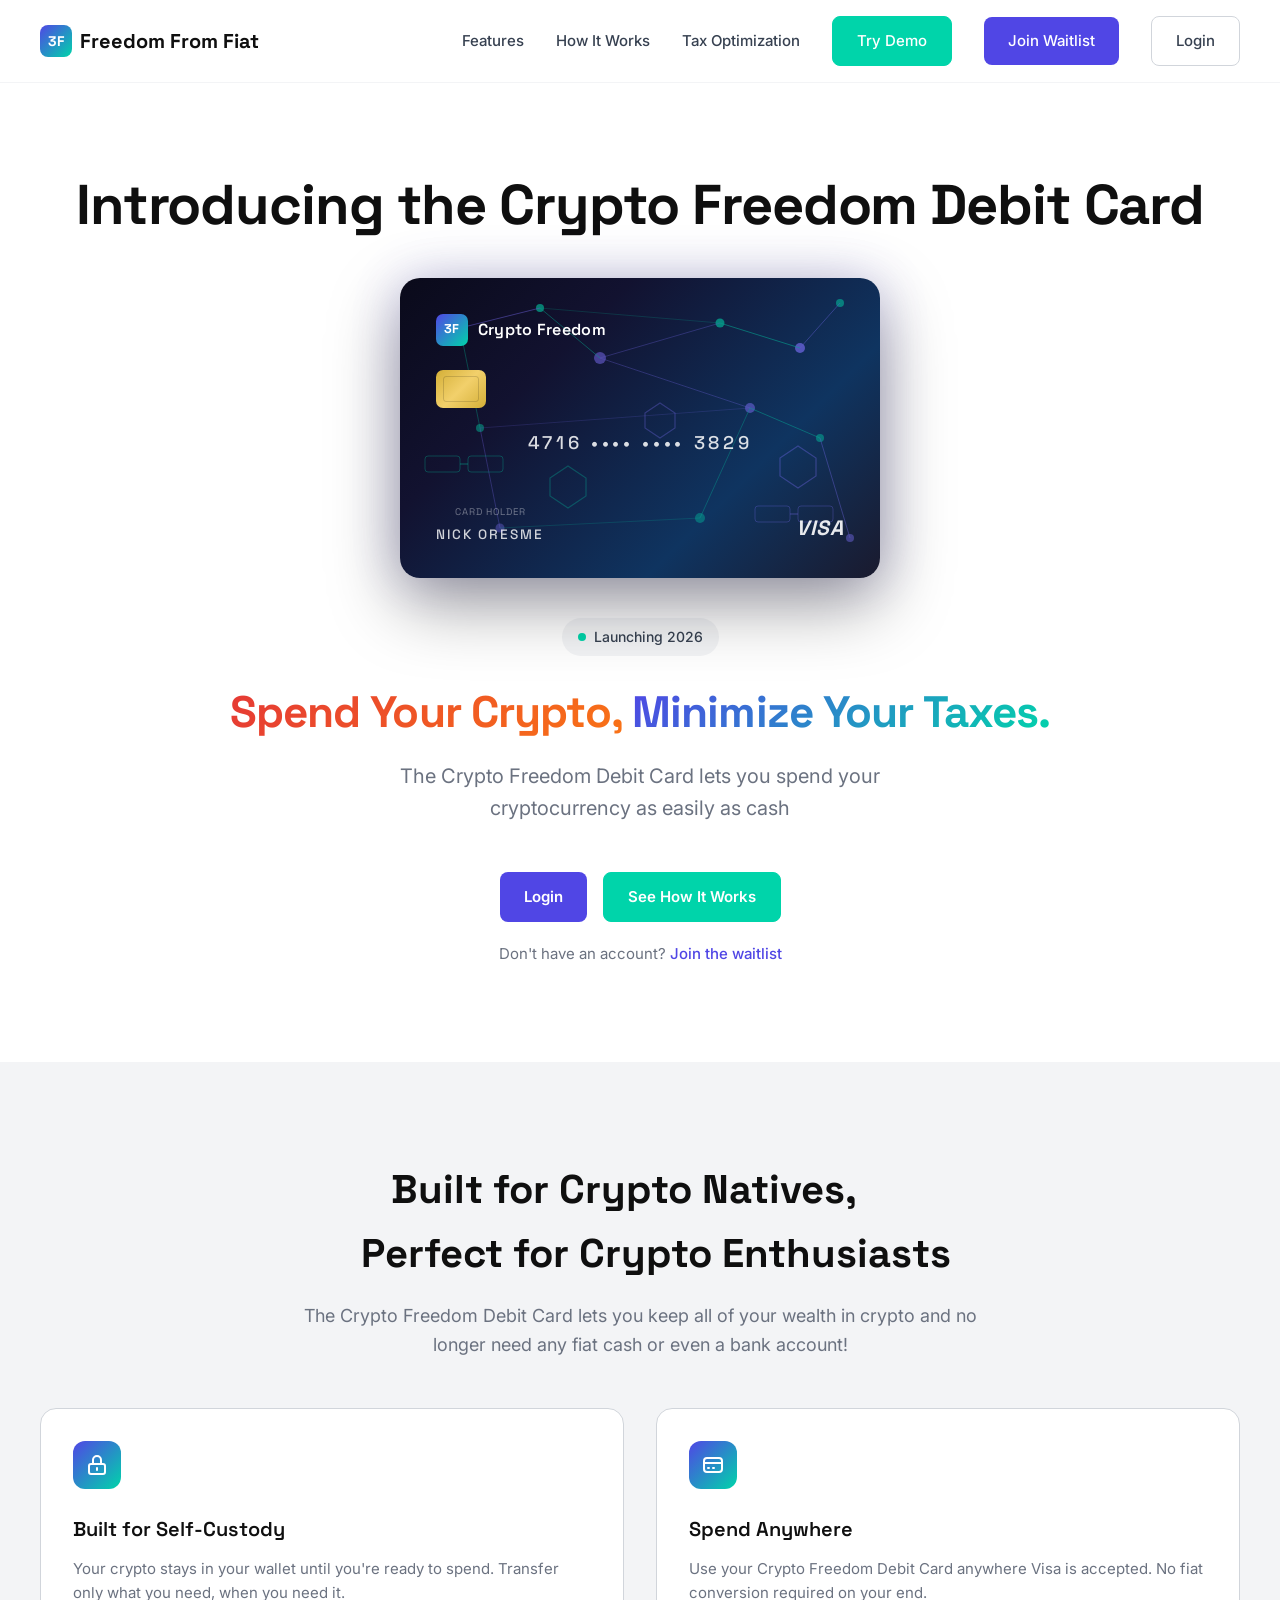
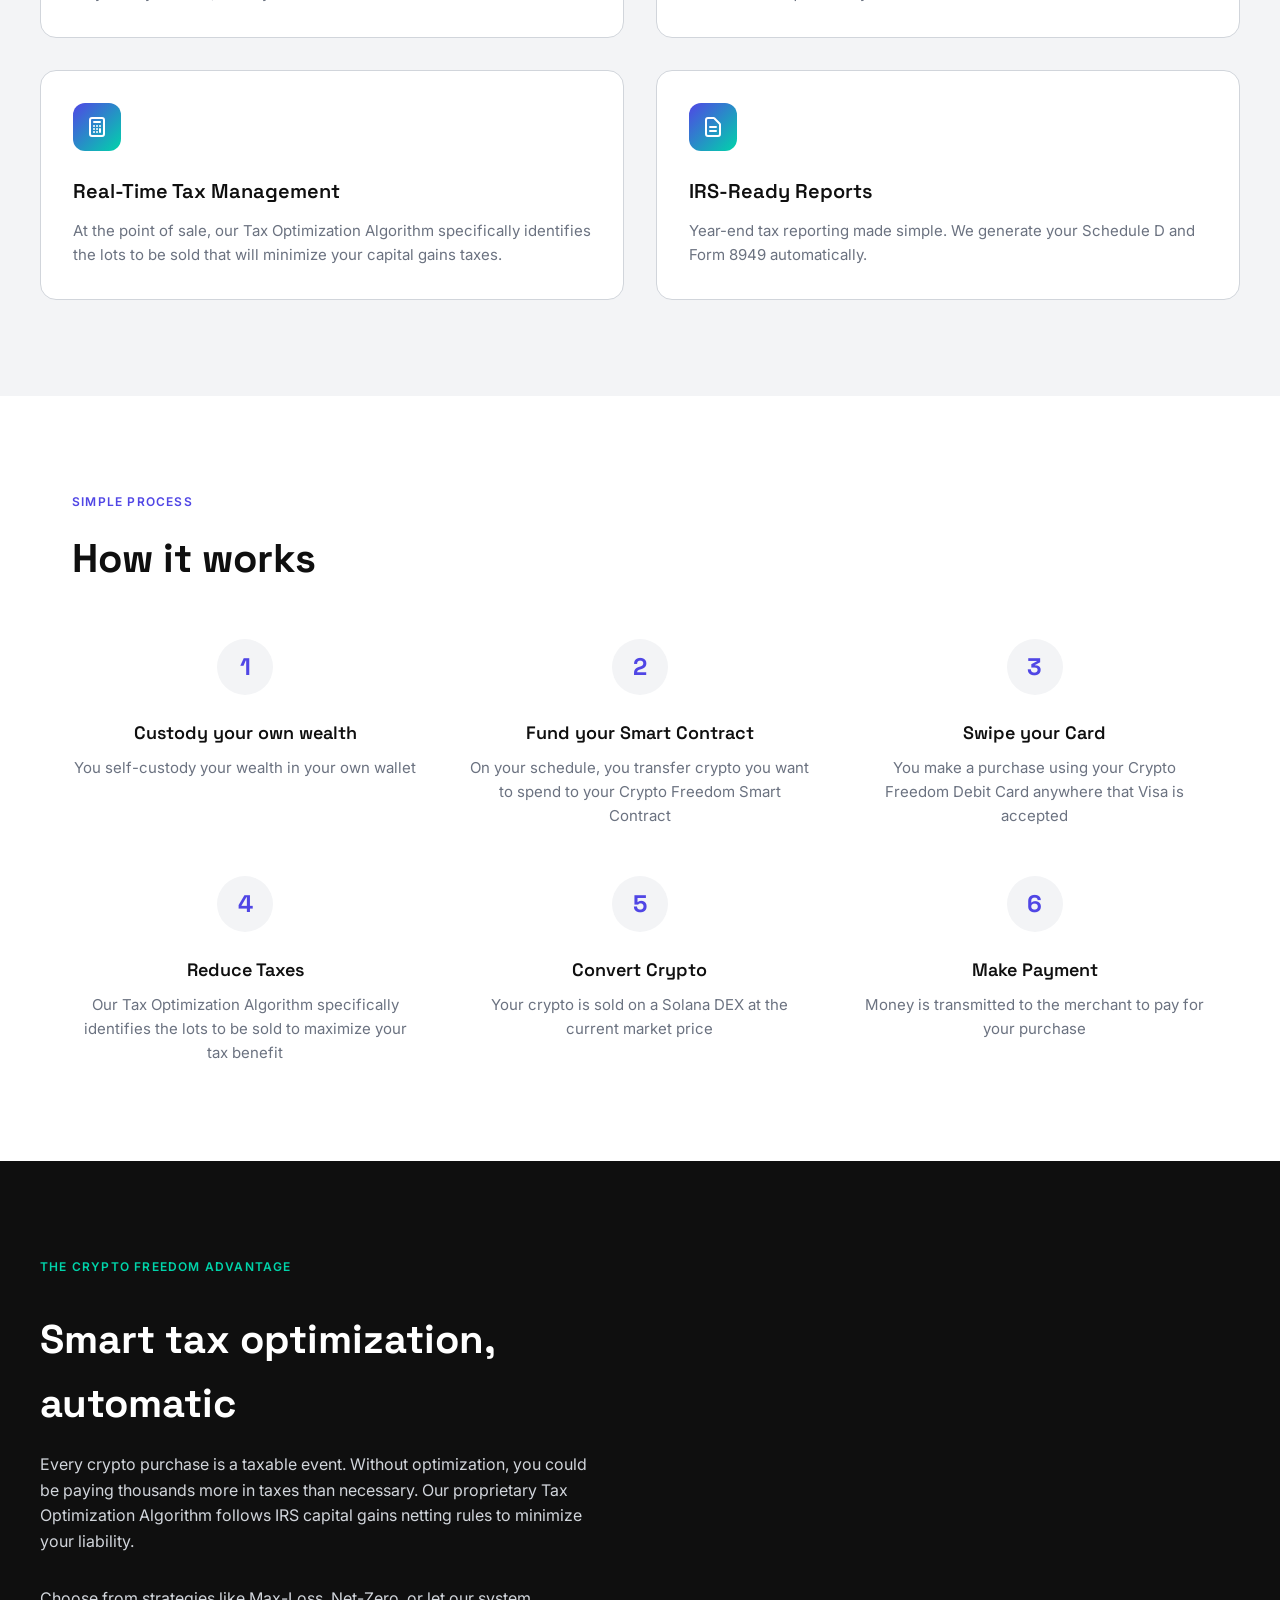
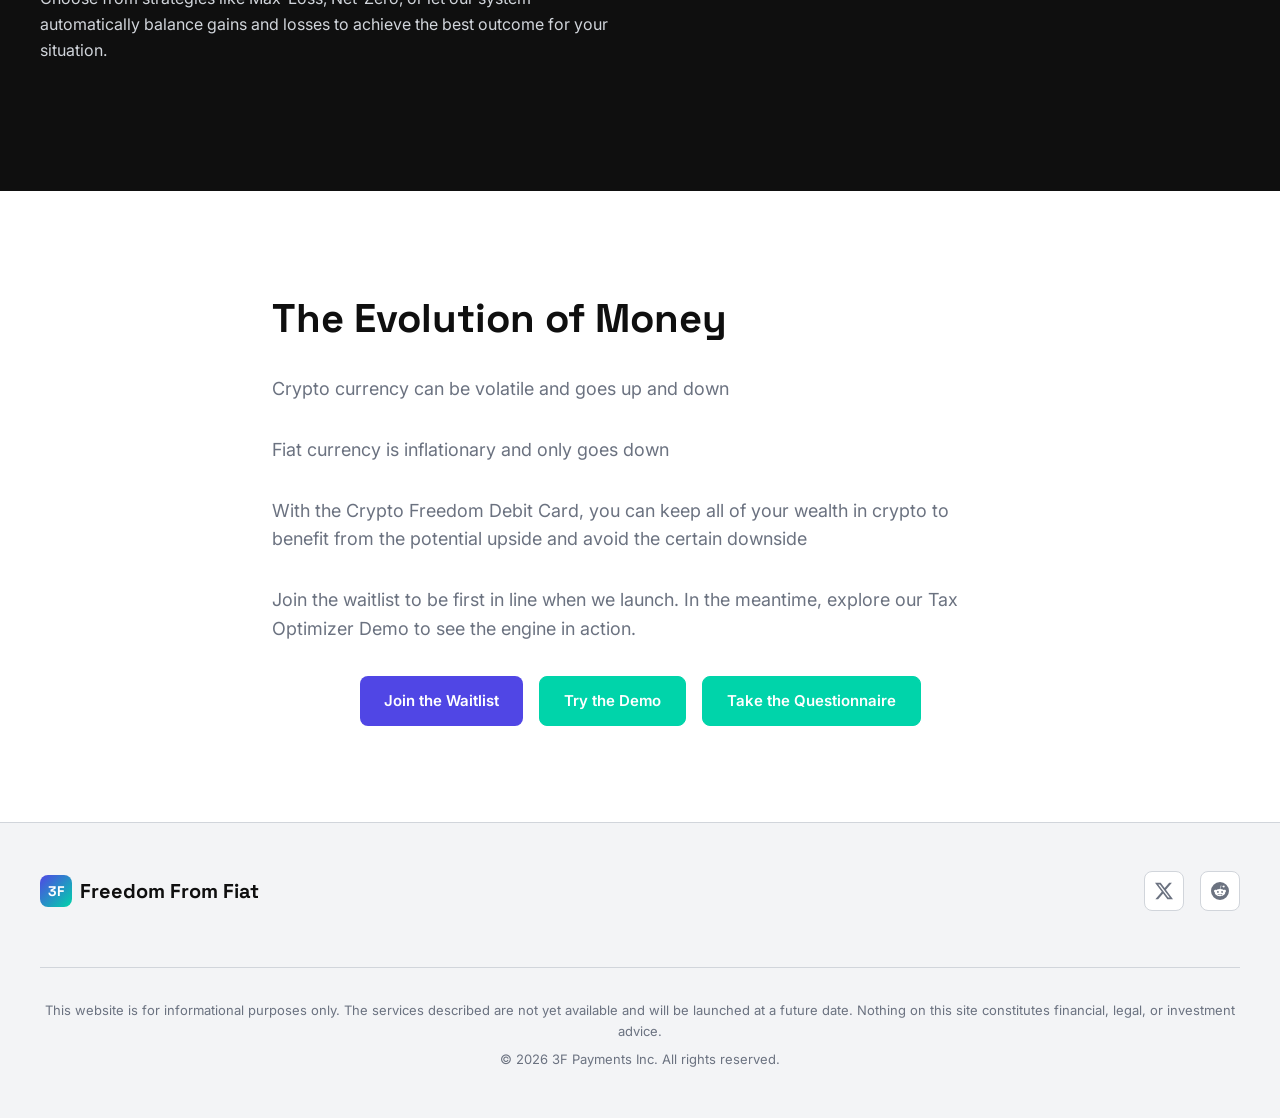
==== index.html @ c0a5a7dc "Add login link and waitlist prompt to homepage - Login button added to nav bar (links to app.freedom" ====
<!DOCTYPE html>
<html lang="en">
<head>
  <meta charset="UTF-8">
  <meta name="viewport" content="width=device-width, initial-scale=1.0">
  <title>Crypto Freedom Debit Card | Spend Crypto, Minimize Taxes</title>
  <link rel="preconnect" href="https://fonts.googleapis.com">
  <link rel="preconnect" href="https://fonts.gstatic.com" crossorigin>
  <link href="https://fonts.googleapis.com/css2?family=Inter:wght@400;500;600;700&family=Space+Grotesk:wght@500;600;700&display=swap" rel="stylesheet">
  <style>
    :root {
      --primary: #5046e5;
      --primary-dark: #3d35b5;
      --accent: #00d4aa;
      --dark: #0f0f0f;
      --gray-900: #1a1a1a;
      --gray-700: #374151;
      --gray-500: #6b7280;
      --gray-300: #d1d5db;
      --gray-100: #f3f4f6;
      --white: #ffffff;
    }

    * {
      margin: 0;
      padding: 0;
      box-sizing: border-box;
    }

    body {
      font-family: 'Inter', -apple-system, BlinkMacSystemFont, sans-serif;
      background: var(--white);
      color: var(--gray-900);
      line-height: 1.6;
      -webkit-font-smoothing: antialiased;
    }

    /* Navigation */
    nav {
      position: fixed;
      top: 0;
      left: 0;
      right: 0;
      background: rgba(255, 255, 255, 0.95);
      backdrop-filter: blur(10px);
      border-bottom: 1px solid var(--gray-100);
      z-index: 1000;
      padding: 1rem 2rem;
    }

    .nav-container {
      max-width: 1200px;
      margin: 0 auto;
      display: flex;
      justify-content: space-between;
      align-items: center;
    }

    .logo {
      font-family: 'Space Grotesk', sans-serif;
      font-weight: 700;
      font-size: 1.25rem;
      color: var(--dark);
      text-decoration: none;
      display: flex;
      align-items: center;
      gap: 0.5rem;
    }

    .logo-icon {
      width: 32px;
      height: 32px;
      background: linear-gradient(135deg, var(--primary), var(--accent));
      border-radius: 8px;
      display: flex;
      align-items: center;
      justify-content: center;
      color: white;
      font-weight: 700;
      font-size: 0.875rem;
    }

    .nav-links {
      display: flex;
      gap: 2rem;
      align-items: center;
    }

    .nav-links a {
      color: var(--gray-700);
      text-decoration: none;
      font-size: 0.9375rem;
      font-weight: 500;
      transition: color 0.2s;
    }

    .nav-links a:hover {
      color: var(--primary);
    }

    .btn {
      display: inline-flex;
      align-items: center;
      justify-content: center;
      padding: 0.75rem 1.5rem;
      border-radius: 8px;
      font-weight: 600;
      font-size: 0.9375rem;
      text-decoration: none;
      transition: all 0.2s;
      cursor: pointer;
      border: none;
    }

    .btn-primary {
      background: var(--primary);
      color: white !important;
    }

    .btn-primary:hover {
      background: var(--primary-dark);
      transform: translateY(-1px);
    }

    .btn-outline {
      background: var(--accent);
      color: white !important;
      border: 1px solid var(--accent);
    }

    .btn-outline:hover {
      background: #00b894;
      border-color: #00b894;
      color: white !important;
      transform: translateY(-1px);
    }

    .btn-login {
      background: transparent;
      color: var(--gray-700) !important;
      border: 1.5px solid var(--gray-300);
    }

    .btn-login:hover {
      border-color: var(--primary);
      color: var(--primary) !important;
      transform: translateY(-1px);
    }

    .hero-account-text {
      margin-top: 1.25rem;
      font-size: 0.9375rem;
      color: var(--gray-500);
    }

    .hero-account-text a {
      color: var(--primary);
      text-decoration: none;
      font-weight: 500;
    }

    .hero-account-text a:hover {
      text-decoration: underline;
    }

    /* Hero Section */
    .hero {
      padding: 10rem 2rem 6rem;
      max-width: 1200px;
      margin: 0 auto;
      text-align: center;
    }

    .hero-badge {
      display: inline-flex;
      align-items: center;
      gap: 0.5rem;
      background: var(--gray-100);
      color: var(--gray-700);
      padding: 0.5rem 1rem;
      border-radius: 100px;
      font-size: 0.875rem;
      font-weight: 500;
      margin-bottom: 2rem;
    }

    .hero-badge-dot {
      width: 8px;
      height: 8px;
      background: var(--accent);
      border-radius: 50%;
      animation: pulse 2s infinite;
    }

    @keyframes pulse {
      0%, 100% { opacity: 1; }
      50% { opacity: 0.5; }
    }

    .hero h1 {
      font-family: 'Space Grotesk', sans-serif;
      font-size: clamp(1.75rem, 4vw, 2.75rem);
      font-weight: 700;
      line-height: 1.1;
      color: var(--dark);
      margin-bottom: 1.5rem;
      letter-spacing: -0.02em;
    }

    .hero-intro {
      font-family: 'Space Grotesk', sans-serif;
      font-size: clamp(2rem, 5vw, 3.5rem);
      font-weight: 700;
      color: var(--dark);
      margin-bottom: 1.75rem;
      letter-spacing: -0.02em;
    }

    .hero-red {
      background: linear-gradient(135deg, #e53935, #f97316);
      -webkit-background-clip: text;
      -webkit-text-fill-color: transparent;
      background-clip: text;
    }

    .hero-blue {
      background: linear-gradient(135deg, var(--primary), var(--accent));
      -webkit-background-clip: text;
      -webkit-text-fill-color: transparent;
      background-clip: text;
    }

    .hero-subtitle {
      font-size: 1.25rem;
      color: var(--gray-500);
      max-width: 600px;
      margin: 0 auto 3rem;
    }

    .hero-cta {
      display: flex;
      gap: 1rem;
      justify-content: center;
      flex-wrap: wrap;
    }

    /* Features Grid */
    .features {
      padding: 6rem 2rem;
      background: var(--gray-100);
    }

    .features-container {
      max-width: 1200px;
      margin: 0 auto;
    }

    .section-label {
      text-transform: uppercase;
      letter-spacing: 0.1em;
      font-size: 0.75rem;
      font-weight: 600;
      color: var(--primary);
      margin-bottom: 1rem;
    }

    .section-title {
      font-family: 'Space Grotesk', sans-serif;
      font-size: 2.5rem;
      font-weight: 700;
      color: var(--dark);
      margin-bottom: 1rem;
    }

    .section-subtitle {
      color: var(--gray-500);
      font-size: 1.125rem;
      max-width: 600px;
      margin-bottom: 3rem;
    }

    .features-grid {
      display: grid;
      grid-template-columns: repeat(2, 1fr);
      gap: 2rem;
    }

    .feature-card {
      background: var(--white);
      padding: 2rem;
      border-radius: 16px;
      border: 1px solid var(--gray-300);
      transition: all 0.3s;
    }

    .feature-card:hover {
      border-color: var(--primary);
      transform: translateY(-4px);
      box-shadow: 0 12px 24px rgba(80, 70, 229, 0.1);
    }

    .feature-icon {
      width: 48px;
      height: 48px;
      background: linear-gradient(135deg, var(--primary), var(--accent));
      border-radius: 12px;
      display: flex;
      align-items: center;
      justify-content: center;
      margin-bottom: 1.5rem;
    }

    .feature-icon svg {
      width: 24px;
      height: 24px;
      color: white;
    }

    .feature-card h3 {
      font-family: 'Space Grotesk', sans-serif;
      font-size: 1.25rem;
      font-weight: 600;
      color: var(--dark);
      margin-bottom: 0.75rem;
    }

    .feature-card p {
      color: var(--gray-500);
      font-size: 0.9375rem;
    }

    /* How It Works */
    .how-it-works {
      padding: 6rem 2rem;
      max-width: 1200px;
      margin: 0 auto;
    }

    .steps {
      display: grid;
      grid-template-columns: repeat(auto-fit, minmax(250px, 1fr));
      gap: 3rem;
      margin-top: 3rem;
    }

    .step {
      text-align: center;
    }

    .step-number {
      width: 56px;
      height: 56px;
      background: var(--gray-100);
      border-radius: 50%;
      display: flex;
      align-items: center;
      justify-content: center;
      font-family: 'Space Grotesk', sans-serif;
      font-size: 1.5rem;
      font-weight: 700;
      color: var(--primary);
      margin: 0 auto 1.5rem;
    }

    .step h3 {
      font-family: 'Space Grotesk', sans-serif;
      font-size: 1.125rem;
      font-weight: 600;
      color: var(--dark);
      margin-bottom: 0.5rem;
    }

    .step p {
      color: var(--gray-500);
      font-size: 0.9375rem;
    }

    /* Tax Optimization Section */
    .tax-section {
      padding: 6rem 2rem;
      background: var(--dark);
      color: var(--white);
    }

    .tax-container {
      max-width: 1200px;
      margin: 0 auto;
      display: grid;
      grid-template-columns: 1fr 1fr;
      gap: 4rem;
      align-items: center;
    }

    .tax-content .section-label {
      color: var(--accent);
    }

    .tax-content .section-title {
      color: var(--white);
    }

    .tax-content p {
      color: var(--gray-300);
      margin-bottom: 2rem;
    }

    .tax-visual {
      background: rgba(255, 255, 255, 0.05);
      border: 1px solid rgba(255, 255, 255, 0.1);
      border-radius: 16px;
      padding: 2rem;
    }

    .tax-visual-header {
      display: flex;
      justify-content: space-between;
      align-items: center;
      margin-bottom: 1.5rem;
      padding-bottom: 1rem;
      border-bottom: 1px solid rgba(255, 255, 255, 0.1);
    }

    .tax-visual-header h4 {
      font-family: 'Space Grotesk', sans-serif;
      font-weight: 600;
    }

    .tax-visual-badge {
      background: rgba(0, 212, 170, 0.2);
      color: var(--accent);
      padding: 0.25rem 0.75rem;
      border-radius: 100px;
      font-size: 0.75rem;
      font-weight: 600;
    }

    .tax-strategy {
      display: flex;
      flex-direction: column;
      gap: 1rem;
    }

    .tax-strategy-item {
      display: flex;
      justify-content: space-between;
      align-items: center;
      padding: 0.75rem 0;
      border-bottom: 1px solid rgba(255, 255, 255, 0.05);
    }

    .tax-strategy-item span:first-child {
      color: var(--gray-300);
      font-size: 0.875rem;
    }

    .tax-strategy-item span:last-child {
      font-family: 'Space Grotesk', sans-serif;
      font-weight: 600;
    }

    .tax-strategy-item.positive span:last-child {
      color: var(--accent);
    }

    .tax-strategy-item.negative span:last-child {
      color: #f87171;
    }

    /* CTA Section */
    .cta-section {
      padding: 6rem 2rem;
      text-align: center;
      max-width: 800px;
      margin: 0 auto;
    }

    .cta-section .section-title {
      margin-bottom: 1.5rem;
    }

    .cta-section p {
      color: var(--gray-500);
      font-size: 1.125rem;
      margin-bottom: 2rem;
    }

    .cta-buttons {
      display: flex;
      gap: 1rem;
      justify-content: center;
      flex-wrap: wrap;
    }

    /* Footer */
    footer {
      background: var(--gray-100);
      padding: 3rem 2rem;
      border-top: 1px solid var(--gray-300);
    }

    .footer-container {
      max-width: 1200px;
      margin: 0 auto;
      display: flex;
      justify-content: space-between;
      align-items: center;
      flex-wrap: wrap;
      gap: 1.5rem;
    }

    .footer-links {
      display: flex;
      gap: 2rem;
    }

    .footer-links a {
      color: var(--gray-500);
      text-decoration: none;
      font-size: 0.875rem;
      transition: color 0.2s;
    }

    .footer-links a:hover {
      color: var(--primary);
    }

    .footer-social {
      display: flex;
      gap: 1rem;
    }

    .footer-social a {
      width: 40px;
      height: 40px;
      background: var(--white);
      border: 1px solid var(--gray-300);
      border-radius: 8px;
      display: flex;
      align-items: center;
      justify-content: center;
      color: var(--gray-500);
      transition: all 0.2s;
    }

    .footer-social a:hover {
      border-color: var(--primary);
      color: var(--primary);
    }

    .footer-legal {
      width: 100%;
      text-align: center;
      padding-top: 2rem;
      margin-top: 2rem;
      border-top: 1px solid var(--gray-300);
      color: var(--gray-500);
      font-size: 0.8125rem;
    }

    /* Responsive */
    @media (max-width: 768px) {
      .nav-links {
        display: none;
      }

      .tax-container {
        grid-template-columns: 1fr;
      }

      .footer-container {
        flex-direction: column;
        text-align: center;
      }

      .footer-links {
        flex-direction: column;
        gap: 1rem;
      }
    }

    /* Debit Card Graphic */
    .debit-card {
      width: 480px;
      height: 300px;
      cursor: pointer;
      border-radius: 20px;
      background: linear-gradient(135deg, #0a0a1a 0%, #121230 30%, #0f3460 70%, #1a1a2e 100%);
      padding: 2.25rem;
      margin: 0 auto 2.5rem;
      position: relative;
      overflow: hidden;
      box-shadow: 0 25px 70px rgba(0, 0, 0, 0.4), 0 0 50px rgba(80, 70, 229, 0.2);
      color: white;
      font-family: 'Space Grotesk', 'Inter', sans-serif;
    }

    .card-bg-art {
      position: absolute;
      top: 0;
      left: 0;
      width: 100%;
      height: 100%;
      z-index: 0;
      opacity: 0.7;
    }

    .card-logo {
      display: flex;
      align-items: center;
      gap: 0.6rem;
      font-size: 1rem;
      font-weight: 600;
      letter-spacing: 0.02em;
      position: relative;
      z-index: 1;
    }

    .card-logo-icon {
      width: 32px;
      height: 32px;
      background: linear-gradient(135deg, var(--primary), var(--accent));
      border-radius: 7px;
      display: flex;
      align-items: center;
      justify-content: center;
      font-size: 0.8rem;
      font-weight: 700;
    }

    .card-chip {
      width: 50px;
      height: 38px;
      background: linear-gradient(135deg, #d4af37 0%, #f2d06b 50%, #d4af37 100%);
      border-radius: 7px;
      margin-top: 1.5rem;
      position: relative;
      z-index: 1;
    }

    .card-chip::after {
      content: '';
      position: absolute;
      top: 50%;
      left: 50%;
      transform: translate(-50%, -50%);
      width: 34px;
      height: 24px;
      border: 1.5px solid rgba(0, 0, 0, 0.15);
      border-radius: 3px;
    }

    .card-number {
      position: relative;
      z-index: 1;
      margin-top: 1.25rem;
      font-size: 1.15rem;
      font-weight: 500;
      letter-spacing: 0.2em;
      color: rgba(255, 255, 255, 0.85);
    }

    .card-bottom {
      position: absolute;
      bottom: 2rem;
      left: 2.25rem;
      right: 2.25rem;
      display: flex;
      justify-content: space-between;
      align-items: flex-end;
      z-index: 1;
    }

    .card-holder {
      font-size: 0.85rem;
      font-weight: 500;
      letter-spacing: 0.15em;
      text-transform: uppercase;
      color: rgba(255, 255, 255, 0.8);
    }

    .card-holder a {
      color: inherit;
      text-decoration: none;
    }

    .card-holder a:hover {
      text-decoration: underline;
    }

    .cardholder-tooltip-wrap {
      position: relative;
      display: inline-block;
    }

    .cardholder-tooltip-wrap .ch-tooltip {
      visibility: hidden;
      opacity: 0;
      position: absolute;
      bottom: calc(100% + 10px);
      left: 0;
      width: 230px;
      background: #fff;
      color: #374151;
      border-radius: 10px;
      padding: 0.75rem 1rem;
      font-family: 'Inter', sans-serif;
      font-size: 0.75rem;
      font-weight: 400;
      line-height: 1.55;
      letter-spacing: 0;
      text-transform: none;
      box-shadow: 0 6px 24px rgba(0,0,0,0.35);
      transition: opacity 0.2s;
      pointer-events: none;
      z-index: 100;
    }

    .cardholder-tooltip-wrap:hover .ch-tooltip {
      visibility: visible;
      opacity: 1;
      pointer-events: auto;
    }

    .ch-tooltip-remove {
      display: inline-block;
      margin-top: 0.5rem;
      color: #e53935;
      font-weight: 600;
      cursor: pointer;
      background: none;
      border: none;
      padding: 0;
      font-size: 0.75rem;
      font-family: inherit;
      text-decoration: underline;
    }

    .card-holder-label {
      font-size: 0.6rem;
      letter-spacing: 0.1em;
      color: rgba(255, 255, 255, 0.4);
      margin-bottom: 0.2rem;
      text-transform: uppercase;
    }

    .card-brand-text {
      font-size: 1.3rem;
      font-weight: 700;
      font-style: italic;
      letter-spacing: 0.05em;
      color: rgba(255, 255, 255, 0.9);
    }

    @media (max-width: 768px) {
      .debit-card {
        width: 360px;
        height: 225px;
        padding: 1.5rem;
      }
      .card-number { font-size: 0.95rem; margin-top: 1rem; }
      .card-bottom { bottom: 1.5rem; left: 1.5rem; right: 1.5rem; }
      .card-holder { font-size: 0.7rem; }
      .card-brand-text { font-size: 1rem; }
    }
  </style>
</head>
<body>
  <!-- Navigation -->
  <nav>
    <div class="nav-container">
      <a href="/" class="logo">
        <div class="logo-icon">3F</div>
        Freedom From Fiat
      </a>
      <div class="nav-links">
        <a href="#features">Features</a>
        <a href="#how-it-works">How It Works</a>
        <a href="#tax-optimization">Tax Optimization</a>
        <a href="demo.html" class="btn btn-outline">Try Demo</a>
        <a href="waitlist.html" class="btn btn-primary">Join Waitlist</a>
        <a href="https://app.freedomfromfiat.com" class="btn btn-login">Login</a>
      </div>
    </div>
  </nav>

  <!-- Hero Section -->
  <section class="hero">
    <p class="hero-intro">Introducing the Crypto Freedom Debit Card</p>
    <div class="debit-card">
      <!-- Crypto-themed background art -->
      <svg class="card-bg-art" viewBox="0 0 480 300" xmlns="http://www.w3.org/2000/svg">
        <!-- Blockchain network nodes -->
        <circle cx="60" cy="50" r="5" fill="#7c6ff7" opacity="0.9"/>
        <circle cx="140" cy="30" r="4" fill="#00d4aa" opacity="0.8"/>
        <circle cx="200" cy="80" r="6" fill="#7c6ff7" opacity="0.7"/>
        <circle cx="320" cy="45" r="4.5" fill="#00d4aa" opacity="0.8"/>
        <circle cx="400" cy="70" r="5" fill="#7c6ff7" opacity="0.9"/>
        <circle cx="440" cy="25" r="4" fill="#00d4aa" opacity="0.7"/>
        <circle cx="80" cy="150" r="4" fill="#00d4aa" opacity="0.6"/>
        <circle cx="350" cy="130" r="5" fill="#7c6ff7" opacity="0.7"/>
        <circle cx="420" cy="160" r="4" fill="#00d4aa" opacity="0.6"/>
        <circle cx="100" cy="250" r="4.5" fill="#7c6ff7" opacity="0.5"/>
        <circle cx="300" cy="240" r="5" fill="#00d4aa" opacity="0.5"/>
        <circle cx="450" cy="260" r="4" fill="#7c6ff7" opacity="0.6"/>
        <!-- Network connection lines -->
        <line x1="60" y1="50" x2="140" y2="30" stroke="#7c6ff7" stroke-width="1" opacity="0.6"/>
        <line x1="140" y1="30" x2="200" y2="80" stroke="#00d4aa" stroke-width="1" opacity="0.5"/>
        <line x1="200" y1="80" x2="320" y2="45" stroke="#7c6ff7" stroke-width="1" opacity="0.4"/>
        <line x1="320" y1="45" x2="400" y2="70" stroke="#00d4aa" stroke-width="1" opacity="0.6"/>
        <line x1="400" y1="70" x2="440" y2="25" stroke="#7c6ff7" stroke-width="1" opacity="0.5"/>
        <line x1="60" y1="50" x2="80" y2="150" stroke="#00d4aa" stroke-width="1" opacity="0.4"/>
        <line x1="200" y1="80" x2="350" y2="130" stroke="#7c6ff7" stroke-width="1" opacity="0.4"/>
        <line x1="350" y1="130" x2="420" y2="160" stroke="#00d4aa" stroke-width="1" opacity="0.5"/>
        <line x1="80" y1="150" x2="100" y2="250" stroke="#7c6ff7" stroke-width="1" opacity="0.4"/>
        <line x1="350" y1="130" x2="300" y2="240" stroke="#00d4aa" stroke-width="1" opacity="0.4"/>
        <line x1="420" y1="160" x2="450" y2="260" stroke="#7c6ff7" stroke-width="1" opacity="0.5"/>
        <line x1="140" y1="30" x2="320" y2="45" stroke="#00d4aa" stroke-width="0.8" opacity="0.3"/>
        <line x1="80" y1="150" x2="350" y2="130" stroke="#7c6ff7" stroke-width="0.8" opacity="0.3"/>
        <line x1="100" y1="250" x2="300" y2="240" stroke="#00d4aa" stroke-width="0.8" opacity="0.3"/>
        <!-- Hexagon block shapes -->
        <polygon points="380,180 398,168 416,180 416,198 398,210 380,198" fill="none" stroke="#7c6ff7" stroke-width="1.2" opacity="0.5"/>
        <polygon points="150,200 168,188 186,200 186,218 168,230 150,218" fill="none" stroke="#00d4aa" stroke-width="1.2" opacity="0.4"/>
        <polygon points="245,135 260,125 275,135 275,150 260,160 245,150" fill="none" stroke="#7c6ff7" stroke-width="1.2" opacity="0.45"/>
        <!-- Chain link blocks -->
        <rect x="25" y="178" width="35" height="16" rx="3" fill="none" stroke="#00d4aa" stroke-width="1" opacity="0.4"/>
        <rect x="68" y="178" width="35" height="16" rx="3" fill="none" stroke="#00d4aa" stroke-width="1" opacity="0.4"/>
        <line x1="60" y1="186" x2="68" y2="186" stroke="#00d4aa" stroke-width="1.2" opacity="0.5"/>
        <rect x="355" y="228" width="35" height="16" rx="3" fill="none" stroke="#7c6ff7" stroke-width="1" opacity="0.4"/>
        <rect x="398" y="228" width="35" height="16" rx="3" fill="none" stroke="#7c6ff7" stroke-width="1" opacity="0.4"/>
        <line x1="390" y1="236" x2="398" y2="236" stroke="#7c6ff7" stroke-width="1.2" opacity="0.5"/>
      </svg>
      <div class="card-logo">
        <div class="card-logo-icon">3F</div>
        Crypto Freedom
      </div>
      <div class="card-chip"></div>
      <div class="card-number">4716 &bull;&bull;&bull;&bull; &bull;&bull;&bull;&bull; 3829</div>
      <div class="card-bottom">
        <div>
          <div class="card-holder-label">Card Holder</div>
          <div class="card-holder" id="cardHolder"></div>
        </div>
        <span class="card-brand-text">VISA</span>
      </div>
    </div>
    <div class="hero-badge">
      <span class="hero-badge-dot"></span>
      Launching 2026
    </div>
    <h1><span class="hero-red">Spend Your Crypto,</span> <span class="hero-blue">Minimize Your Taxes.</span></h1>
    <p class="hero-subtitle">
      The Crypto Freedom Debit Card lets you spend your cryptocurrency as easily as cash
    </p>
    <div class="hero-cta">
      <a href="https://app.freedomfromfiat.com" class="btn btn-primary">Login</a>
      <a href="demo.html" class="btn btn-outline">See How It Works</a>
    </div>
    <p class="hero-account-text">Don't have an account? <a href="waitlist.html">Join the waitlist</a></p>
  </section>

  <!-- Features Section -->
  <section class="features" id="features">
    <div class="features-container">
      </p>
      <h2 class="section-title" style="text-align: center; max-width: 700px; margin-left: auto; margin-right: auto;">
        <span style="display: block; padding-right: 2rem;">Built for Crypto Natives,</span>
        <span style="display: block; padding-left: 2rem;">Perfect for Crypto Enthusiasts</span>
      </h2>
      <p class="section-subtitle" style="text-align: center; max-width: 700px; margin-left: auto; margin-right: auto;">The Crypto Freedom Debit Card lets you keep all of your wealth in crypto and no longer need any fiat cash or even a bank account!</p>
      <div class="features-grid">
        <div class="feature-card">
          <div class="feature-icon">
            <svg fill="none" stroke="currentColor" stroke-width="2" viewBox="0 0 24 24">
              <path stroke-linecap="round" stroke-linejoin="round" d="M12 15v2m-6 4h12a2 2 0 002-2v-6a2 2 0 00-2-2H6a2 2 0 00-2 2v6a2 2 0 002 2zm10-10V7a4 4 0 00-8 0v4h8z"/>
            </svg>
          </div>
          <h3>Built for Self-Custody</h3>
          <p>Your crypto stays in your wallet until you're ready to spend. Transfer only what you need, when you need it.</p>
        </div>
        <div class="feature-card">
          <div class="feature-icon">
            <svg fill="none" stroke="currentColor" stroke-width="2" viewBox="0 0 24 24">
              <path stroke-linecap="round" stroke-linejoin="round" d="M3 10h18M7 15h1m4 0h1m-7 4h12a3 3 0 003-3V8a3 3 0 00-3-3H6a3 3 0 00-3 3v8a3 3 0 003 3z"/>
            </svg>
          </div>
          <h3>Spend Anywhere</h3>
          <p>Use your Crypto Freedom Debit Card anywhere Visa is accepted. No fiat conversion required on your end.</p>
        </div>
        <div class="feature-card">
          <div class="feature-icon">
            <svg fill="none" stroke="currentColor" stroke-width="2" viewBox="0 0 24 24">
              <path stroke-linecap="round" stroke-linejoin="round" d="M9 7h6m0 10v-3m-3 3h.01M9 17h.01M9 14h.01M12 14h.01M15 11h.01M12 11h.01M9 11h.01M7 21h10a2 2 0 002-2V5a2 2 0 00-2-2H7a2 2 0 00-2 2v14a2 2 0 002 2z"/>
            </svg>
          </div>
          <h3>Real-Time Tax Management</h3>
          <p>At the point of sale, our Tax Optimization Algorithm specifically identifies the lots to be sold that will minimize your capital gains taxes.</p>
        </div>
        <div class="feature-card">
          <div class="feature-icon">
            <svg fill="none" stroke="currentColor" stroke-width="2" viewBox="0 0 24 24">
              <path stroke-linecap="round" stroke-linejoin="round" d="M9 12h6m-6 4h6m2 5H7a2 2 0 01-2-2V5a2 2 0 012-2h5.586a1 1 0 01.707.293l5.414 5.414a1 1 0 01.293.707V19a2 2 0 01-2 2z"/>
            </svg>
          </div>
          <h3>IRS-Ready Reports</h3>
          <p>Year-end tax reporting made simple. We generate your Schedule D and Form 8949 automatically.</p>
        </div>
      </div>
    </div>
  </section>

  <!-- How It Works -->
  <section class="how-it-works" id="how-it-works">
    <p class="section-label">Simple Process</p>
    <h2 class="section-title">How it works</h2>
    <div class="steps">
      <div class="step">
        <div class="step-number">1</div>
        <h3>Custody your own wealth</h3>
        <p>You self-custody your wealth in your own wallet</p>
      </div>
      <div class="step">
        <div class="step-number">2</div>
        <h3>Fund your Smart Contract</h3>
        <p>On your schedule, you transfer crypto you want to spend to your Crypto Freedom Smart Contract</p>
      </div>
      <div class="step">
        <div class="step-number">3</div>
        <h3>Swipe your Card</h3>
        <p>You make a purchase using your Crypto Freedom Debit Card anywhere that Visa is accepted</p>
      </div>
      <div class="step">
        <div class="step-number">4</div>
        <h3>Reduce Taxes</h3>
        <p>Our Tax Optimization Algorithm specifically identifies the lots to be sold to maximize your tax benefit</p>
      </div>
      <div class="step">
        <div class="step-number">5</div>
        <h3>Convert Crypto</h3>
        <p>Your crypto is sold on a Solana DEX at the current market price</p>
      </div>
      <div class="step">
        <div class="step-number">6</div>
        <h3>Make Payment</h3>
        <p>Money is transmitted to the merchant to pay for your purchase</p>
      </div>
    </div>
  </section>

  <!-- Tax Optimization Section -->
  <section class="tax-section" id="tax-optimization">
    <div class="tax-container">
      <div class="tax-content">
        <p class="section-label">The Crypto Freedom Advantage</p>
        <h2 class="section-title">Smart tax optimization, automatic</h2>
        <p>
          Every crypto purchase is a taxable event. Without optimization, you could be paying 
          thousands more in taxes than necessary. Our proprietary Tax Optimization Algorithm
          follows IRS capital gains netting rules to minimize your liability.
        </p>
        <p>
          Choose from strategies like Max-Loss, Net-Zero, or let our system automatically 
          balance gains and losses to achieve the best outcome for your situation.
        </p>

      </div>
    </div>
  </section>

  <!-- CTA Section -->
  <section class="cta-section" style="text-align: left;">
    <h2 class="section-title">The Evolution of Money</h2>
    <p>Crypto currency can be volatile and goes up and down</p>
    <p>Fiat currency is inflationary and only goes down</p>
    <p>With the Crypto Freedom Debit Card, you can keep all of your wealth in crypto to benefit from the potential upside and avoid the certain downside</p>
    <p>
      Join the waitlist to be first in line when we launch.
      In the meantime, explore our Tax Optimizer Demo to see the engine in action.
    </p>
    <div class="cta-buttons">
      <a href="waitlist.html" class="btn btn-primary">Join the Waitlist</a>
      <a href="demo.html" class="btn btn-outline">Try the Demo</a>
      <a href="questionnaire.html" class="btn btn-outline">Take the Questionnaire</a>
    </div>
  </section>

  <!-- Footer -->
  <footer>
    <div class="footer-container">
      <a href="/" class="logo">
        <div class="logo-icon">3F</div>
        Freedom From Fiat
      </a>
      <div class="footer-social">
        <a href="https://x.com/Free_From_Fiat" target="_blank" rel="noopener noreferrer" aria-label="X/Twitter">
          <svg width="18" height="18" fill="currentColor" viewBox="0 0 16 16"><path d="M12.6.75h2.454l-5.36 6.142L16 15.25h-4.937l-3.867-5.07-4.425 5.07H.316l5.733-6.57L0 .75h5.063l3.495 4.633L12.601.75Zm-.86 13.028h1.36L4.323 2.145H2.865z"/></svg>
        </a>
        <a href="https://reddit.com/u/Freedom_From_Fiat" target="_blank" rel="noopener noreferrer" aria-label="Reddit">
          <svg width="18" height="18" fill="currentColor" viewBox="0 0 16 16"><path d="M6.167 8a.83.83 0 0 0-.83.83c0 .459.372.84.83.831a.831.831 0 0 0 0-1.661m1.843 3.647c.315 0 1.403-.038 1.976-.611a.23.23 0 0 0 0-.306.213.213 0 0 0-.306 0c-.353.363-1.126.487-1.67.487-.545 0-1.308-.124-1.671-.487a.213.213 0 0 0-.306 0 .213.213 0 0 0 0 .306c.564.563 1.652.61 1.977.61zm.992-2.807c0 .458.373.83.831.83s.83-.381.83-.83a.831.831 0 0 0-1.66 0z"/><path d="M16 8A8 8 0 1 1 0 8a8 8 0 0 1 16 0m-3.828-1.165c-.315 0-.602.124-.812.325-.801-.573-1.9-.945-3.121-.993l.534-2.501 1.738.372a.83.83 0 1 0 .83-.869.83.83 0 0 0-.744.468l-1.938-.41a.2.2 0 0 0-.153.028.2.2 0 0 0-.086.134l-.592 2.788c-1.24.038-2.358.41-3.17.992-.21-.2-.496-.324-.81-.324a1.163 1.163 0 0 0-.478 2.224q-.03.17-.029.353c0 1.795 2.091 3.256 4.669 3.256s4.668-1.451 4.668-3.256c0-.114-.01-.238-.029-.353.401-.181.688-.592.688-1.069 0-.65-.525-1.165-1.165-1.165"/></svg>
        </a>
      </div>
      <div class="footer-legal">
        <p>This website is for informational purposes only. The services described are not yet available and will be launched at a future date. Nothing on this site constitutes financial, legal, or investment advice.</p>
        <p style="margin-top: 0.5rem;">&copy; 2026 3F Payments Inc. All rights reserved.</p>
      </div>
    </div>
  </footer>
  <script>
    const cardNames = {
      'ADAM SMITH':     'https://en.wikipedia.org/wiki/Adam_Smith',
      'JOHN KEYNES':    'https://en.wikipedia.org/wiki/John_Maynard_Keynes',
      'DAVE RICARDO':   'https://en.wikipedia.org/wiki/David_Ricardo',
      'KARL MARX':      'https://en.wikipedia.org/wiki/Karl_Marx',
      'JOE SCHUMPETER': 'https://en.wikipedia.org/wiki/Joseph_Schumpeter',
      'AL MARSHALL':    'https://en.wikipedia.org/wiki/Alfred_Marshall',
      'NICK ORESME':    'https://en.wikipedia.org/wiki/Nicole_Oresme',
      'JEAN BURIDAN':   'https://en.wikipedia.org/wiki/Jean_Buridan',
      'TAO ZHU GONG':   'https://en.wikipedia.org/wiki/Tao_Zhu_Gong',
      'ARISTOTLE':      'https://en.wikipedia.org/wiki/Aristotle',
    };
    const savedName = localStorage.getItem('cardholderName');
    if (savedName && !cardNames[savedName]) {
      cardNames[savedName] = null;  // no Wikipedia link for the visitor's own name
    }
    const names = Object.keys(cardNames);

    // Start on the visitor's own name if they signed up, otherwise random
    let currentIndex = savedName
      ? names.indexOf(savedName)
      : Math.floor(Math.random() * names.length);

    function setCardHolder(index) {
      const name = names[index];
      const url = cardNames[name];
      const el = document.getElementById('cardHolder');

      if (!url && name === savedName) {
        // Visitor's own name — show with tooltip
        el.innerHTML = `
          <span class="cardholder-tooltip-wrap">
            ${name}
            <span class="ch-tooltip">
              You signed up for our waitlist!<br><br>
              <strong>Only you can see this</strong> — your name is stored
              locally in your browser and never shared.<br><br>
              <button class="ch-tooltip-remove" id="removeCardName">Remove my name</button>
            </span>
          </span>`;
        document.getElementById('removeCardName').addEventListener('click', function(e) {
          e.stopPropagation();
          localStorage.removeItem('cardholderName');
          delete cardNames[savedName];
          names.splice(names.indexOf(savedName), 1);
          currentIndex = Math.floor(Math.random() * names.length);
          setCardHolder(currentIndex);
        });
      } else {
        el.innerHTML = url
          ? `<a href="${url}" target="_blank" rel="noopener noreferrer">${name}</a>`
          : name;
      }
    }

    setCardHolder(currentIndex);

    document.querySelector('.debit-card').addEventListener('click', function(e) {
      // Don't re-roll if the user clicked the Wikipedia link or tooltip
      if (e.target.tagName === 'A') return;
      if (e.target.closest('.ch-tooltip')) return;
      let next;
      do { next = Math.floor(Math.random() * names.length); } while (next === currentIndex);
      currentIndex = next;
      setCardHolder(currentIndex);
    });
  </script>
</body>
</html>
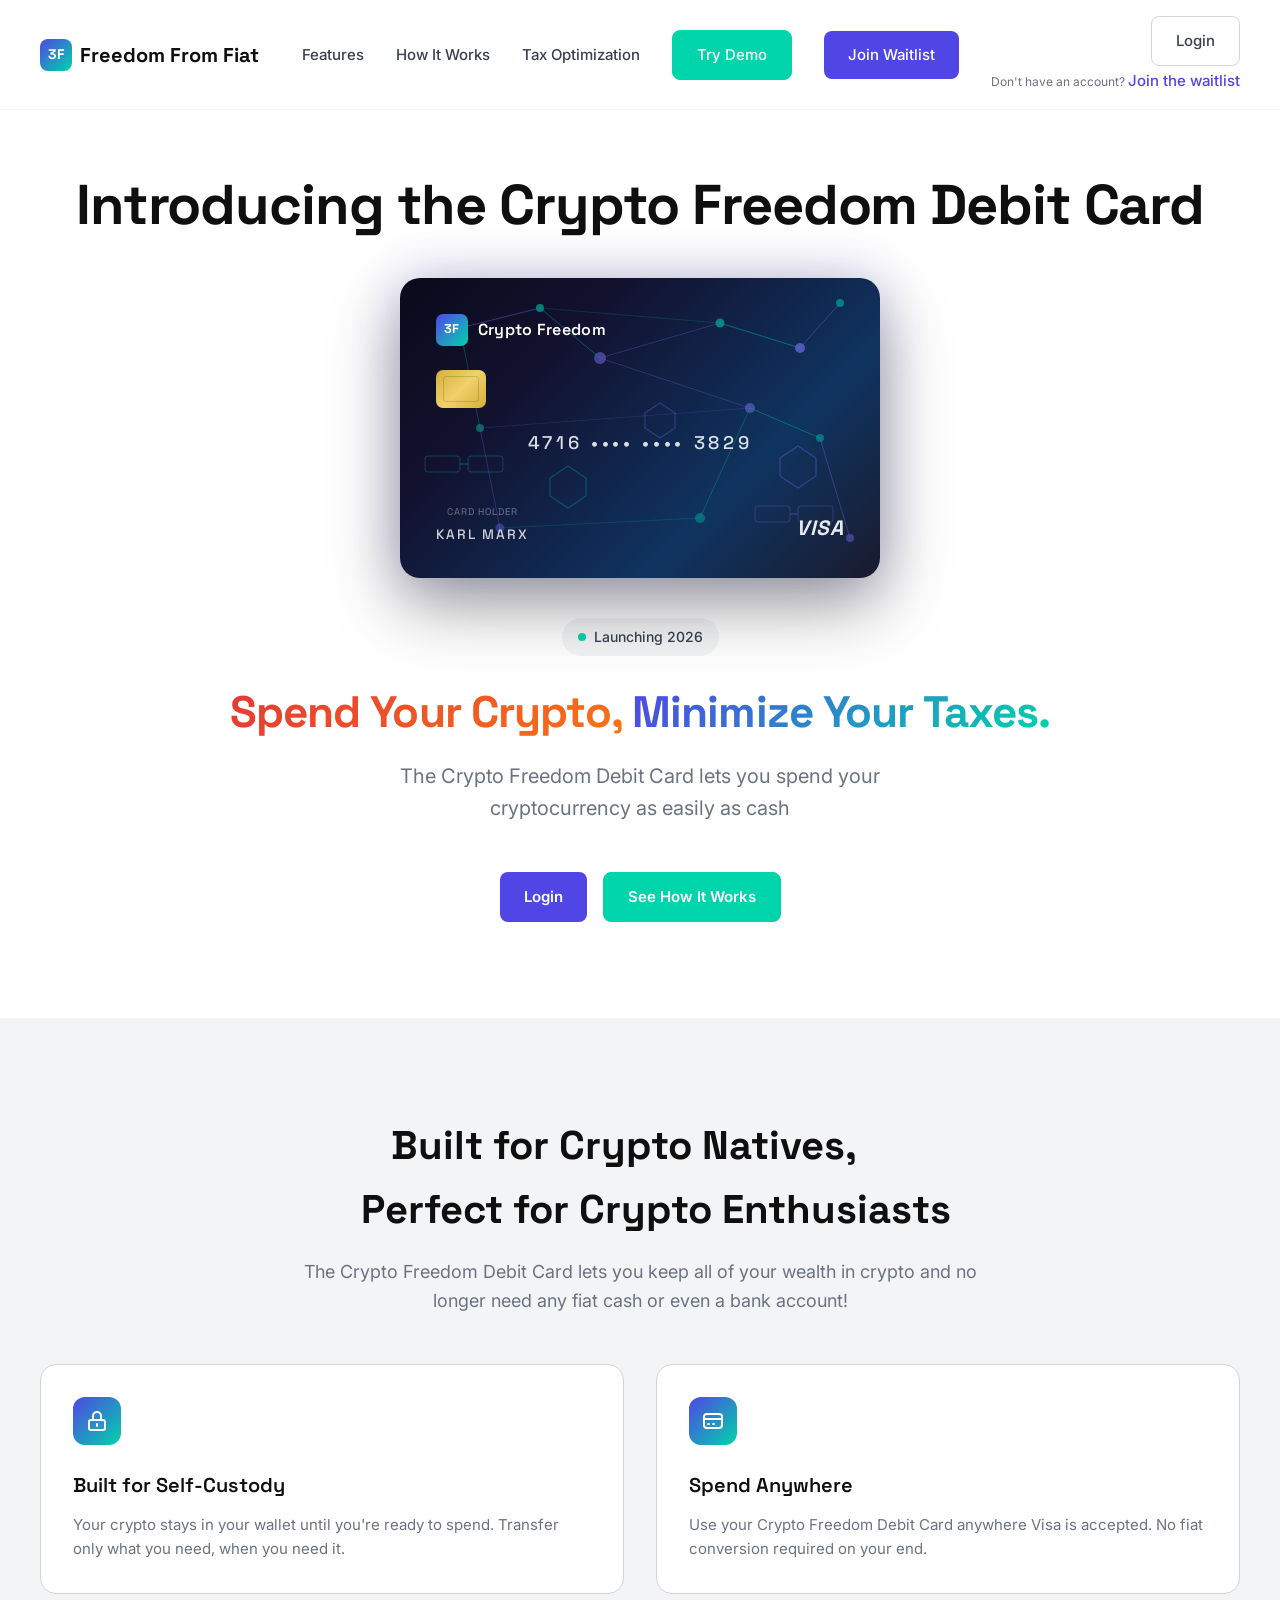
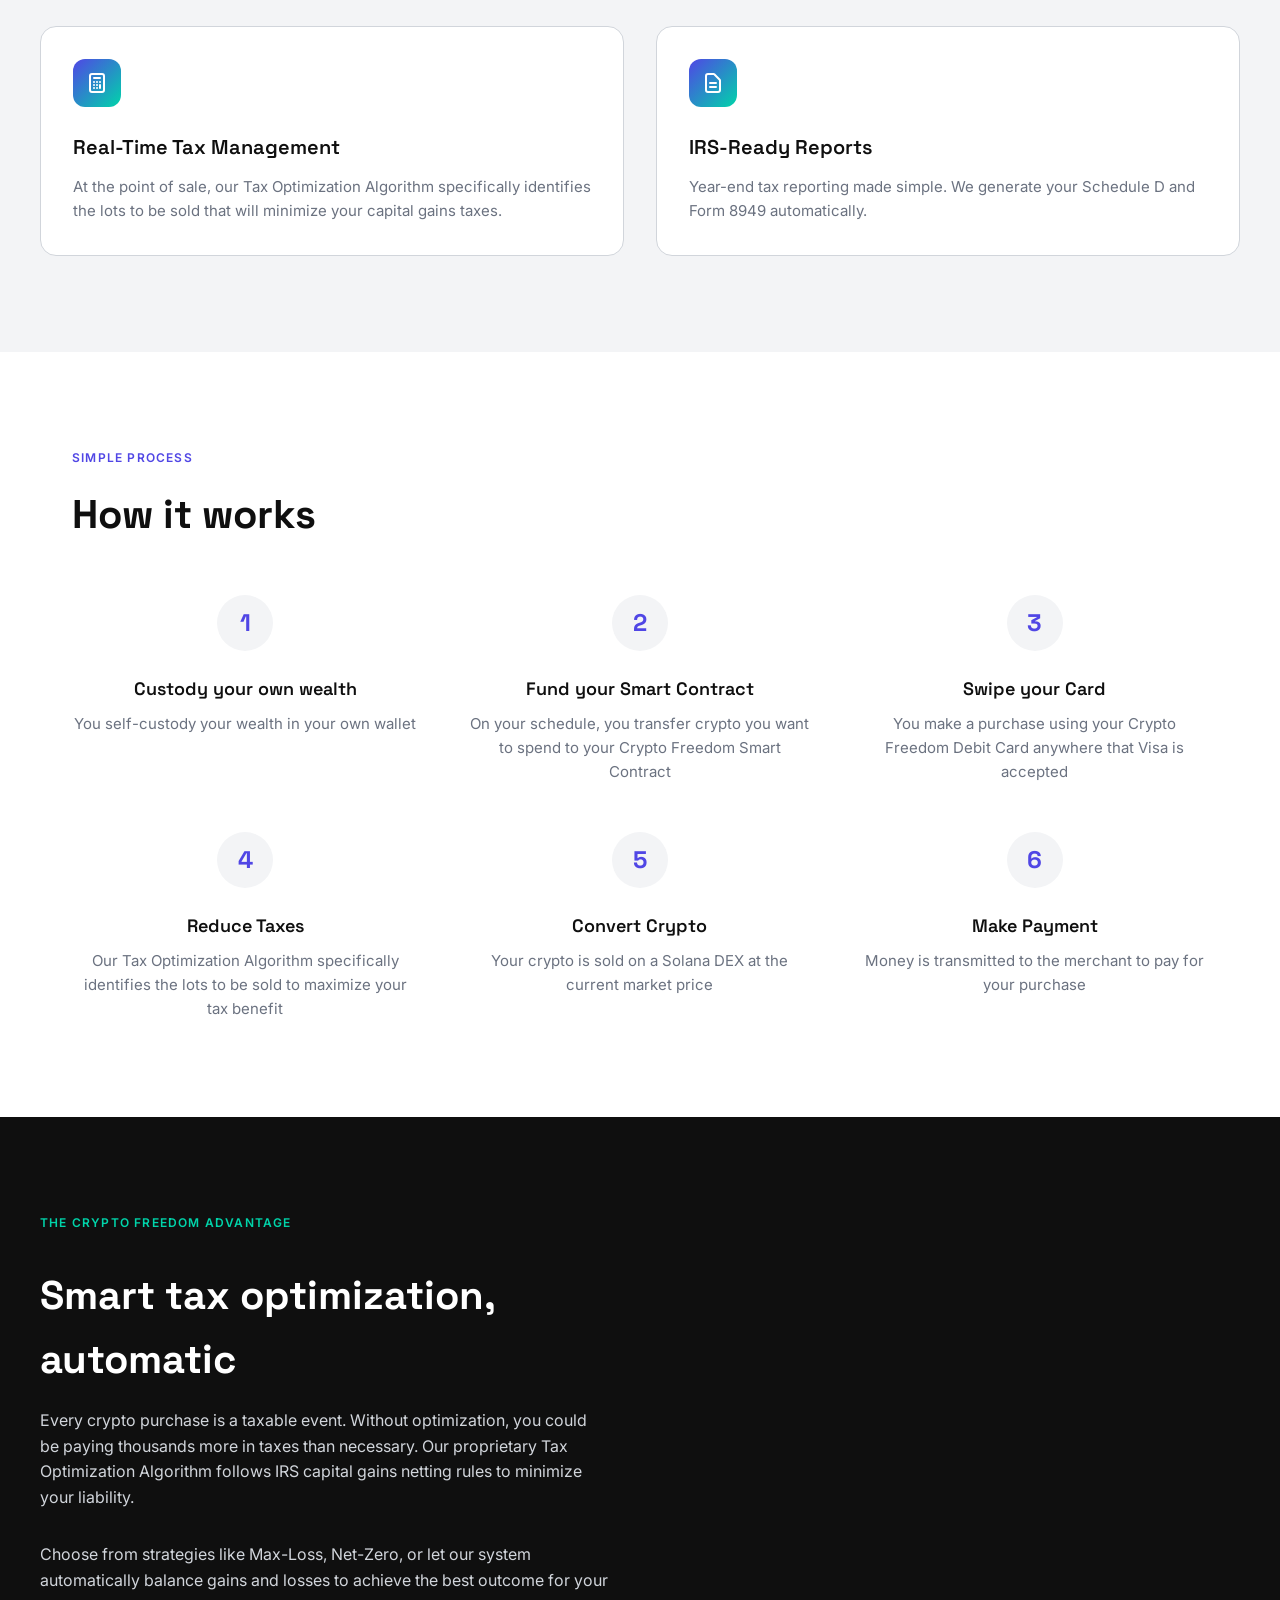
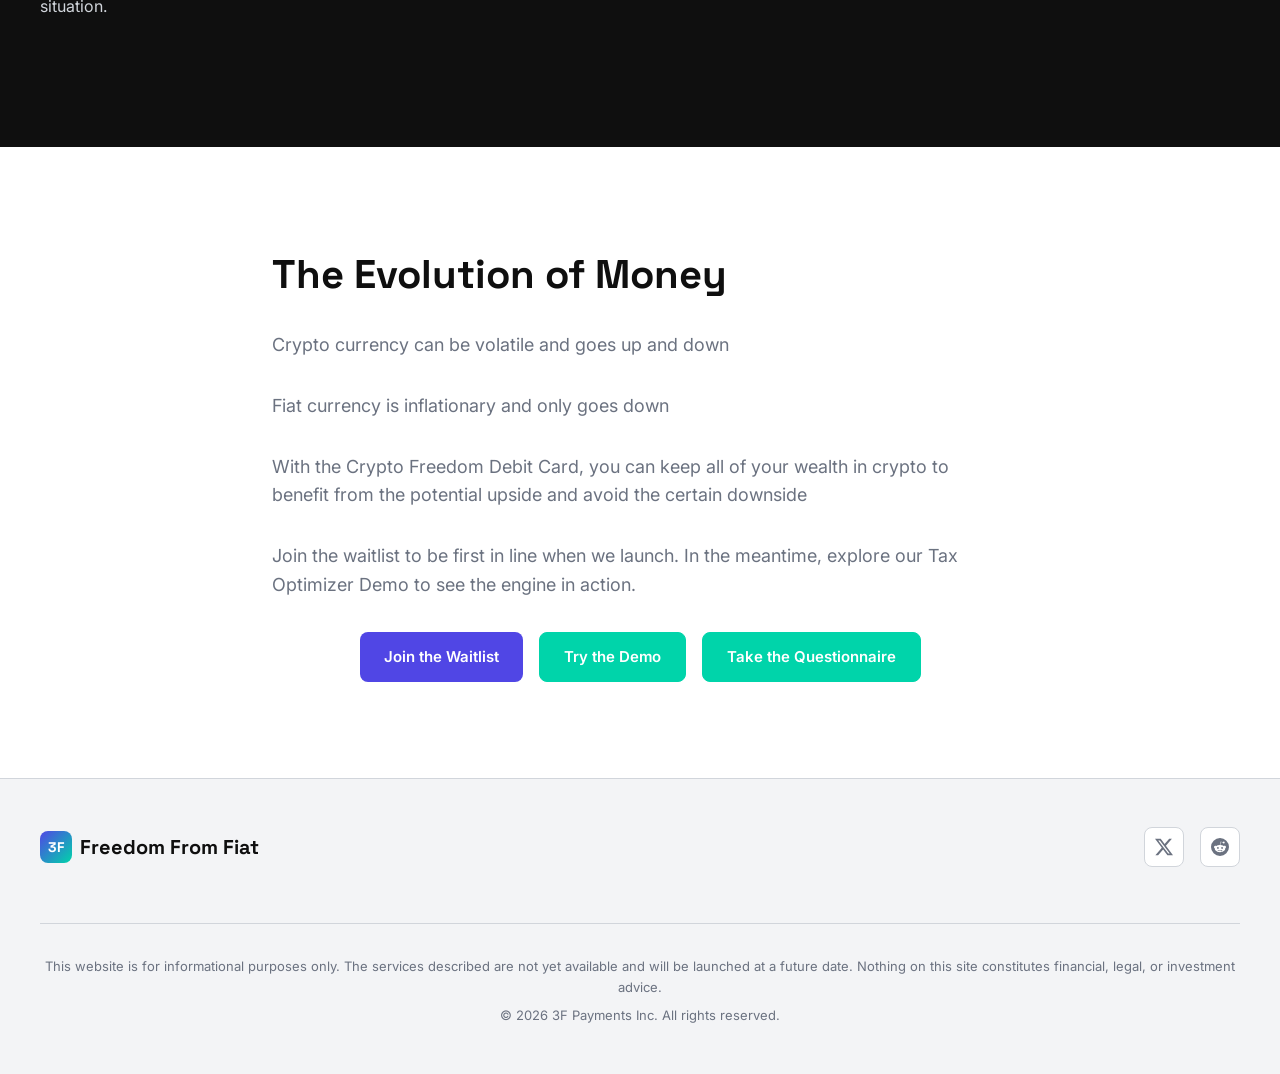
==== commit 9fe9f8f0: "Move 'Don't have an account?' text to nav bar below Login button Was below the fold in the hero sect" ====
--- a/index.html
+++ b/index.html
@@ -135,6 +135,29 @@
       transform: translateY(-1px);
     }
 
+    .nav-login-group {
+      display: flex;
+      flex-direction: column;
+      align-items: flex-end;
+      gap: 0.2rem;
+    }
+
+    .nav-account-text {
+      font-size: 0.75rem;
+      color: var(--gray-500);
+      white-space: nowrap;
+    }
+
+    .nav-account-text a {
+      color: var(--primary);
+      text-decoration: none;
+      font-weight: 500;
+    }
+
+    .nav-account-text a:hover {
+      text-decoration: underline;
+    }
+
     .btn-login {
       background: transparent;
       color: var(--gray-700) !important;
@@ -778,7 +801,10 @@
         <a href="#tax-optimization">Tax Optimization</a>
         <a href="demo.html" class="btn btn-outline">Try Demo</a>
         <a href="waitlist.html" class="btn btn-primary">Join Waitlist</a>
-        <a href="https://app.freedomfromfiat.com" class="btn btn-login">Login</a>
+        <div class="nav-login-group">
+          <a href="https://app.freedomfromfiat.com" class="btn btn-login">Login</a>
+          <p class="nav-account-text">Don't have an account? <a href="waitlist.html">Join the waitlist</a></p>
+        </div>
       </div>
     </div>
   </nav>
@@ -855,7 +881,6 @@
       <a href="https://app.freedomfromfiat.com" class="btn btn-primary">Login</a>
       <a href="demo.html" class="btn btn-outline">See How It Works</a>
     </div>
-    <p class="hero-account-text">Don't have an account? <a href="waitlist.html">Join the waitlist</a></p>
   </section>
 
   <!-- Features Section -->
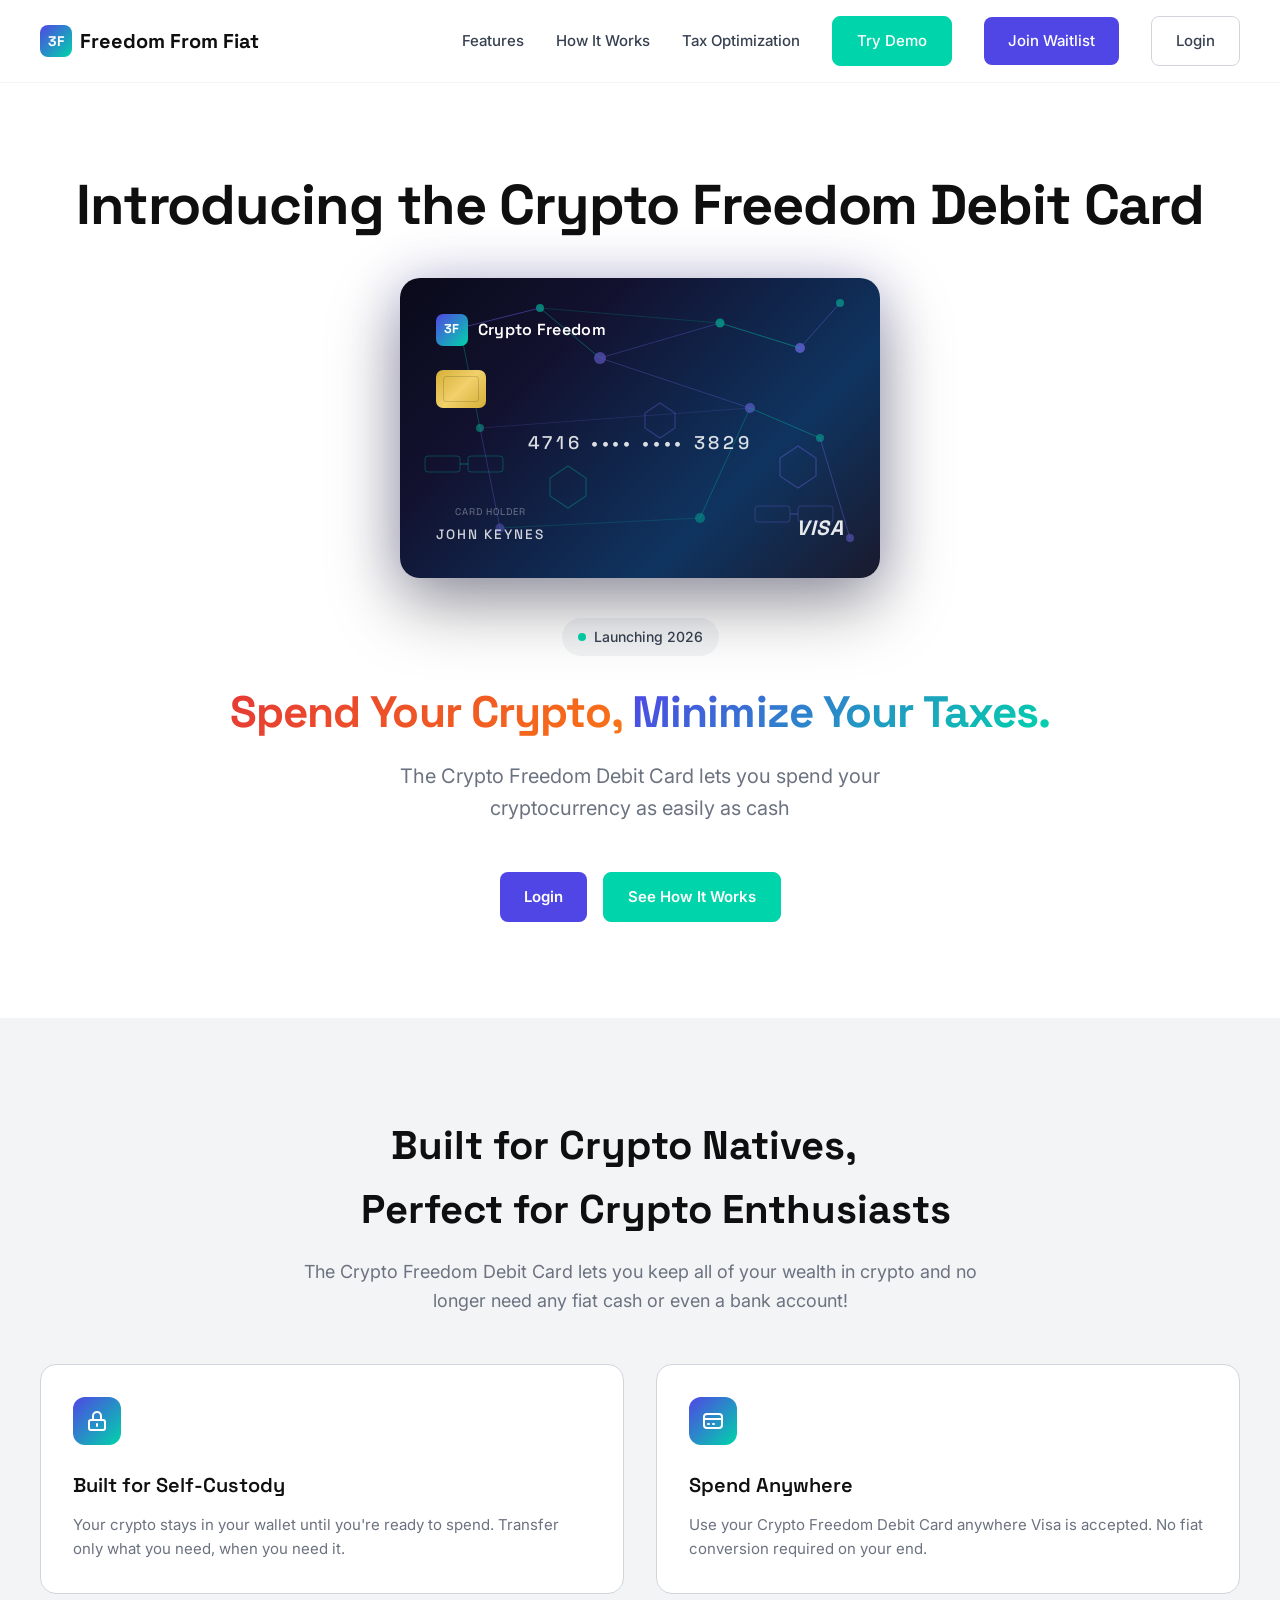
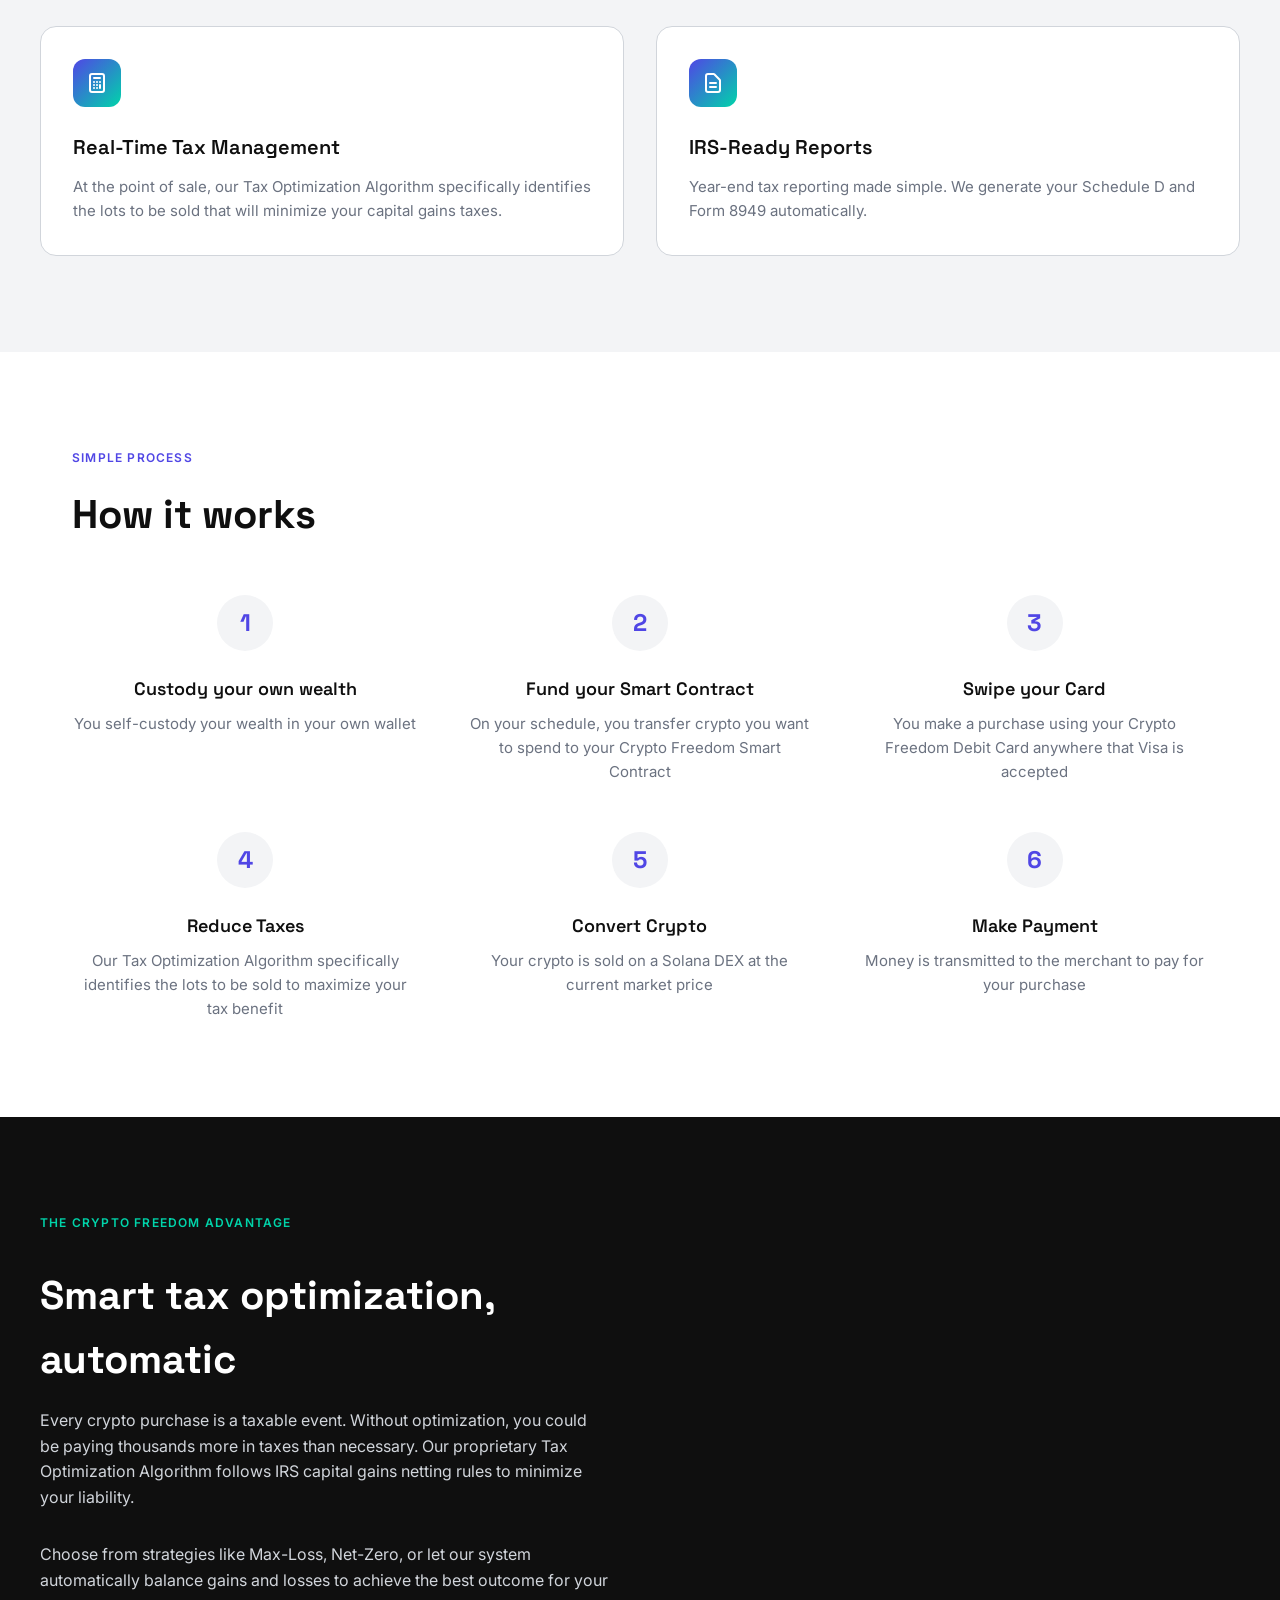
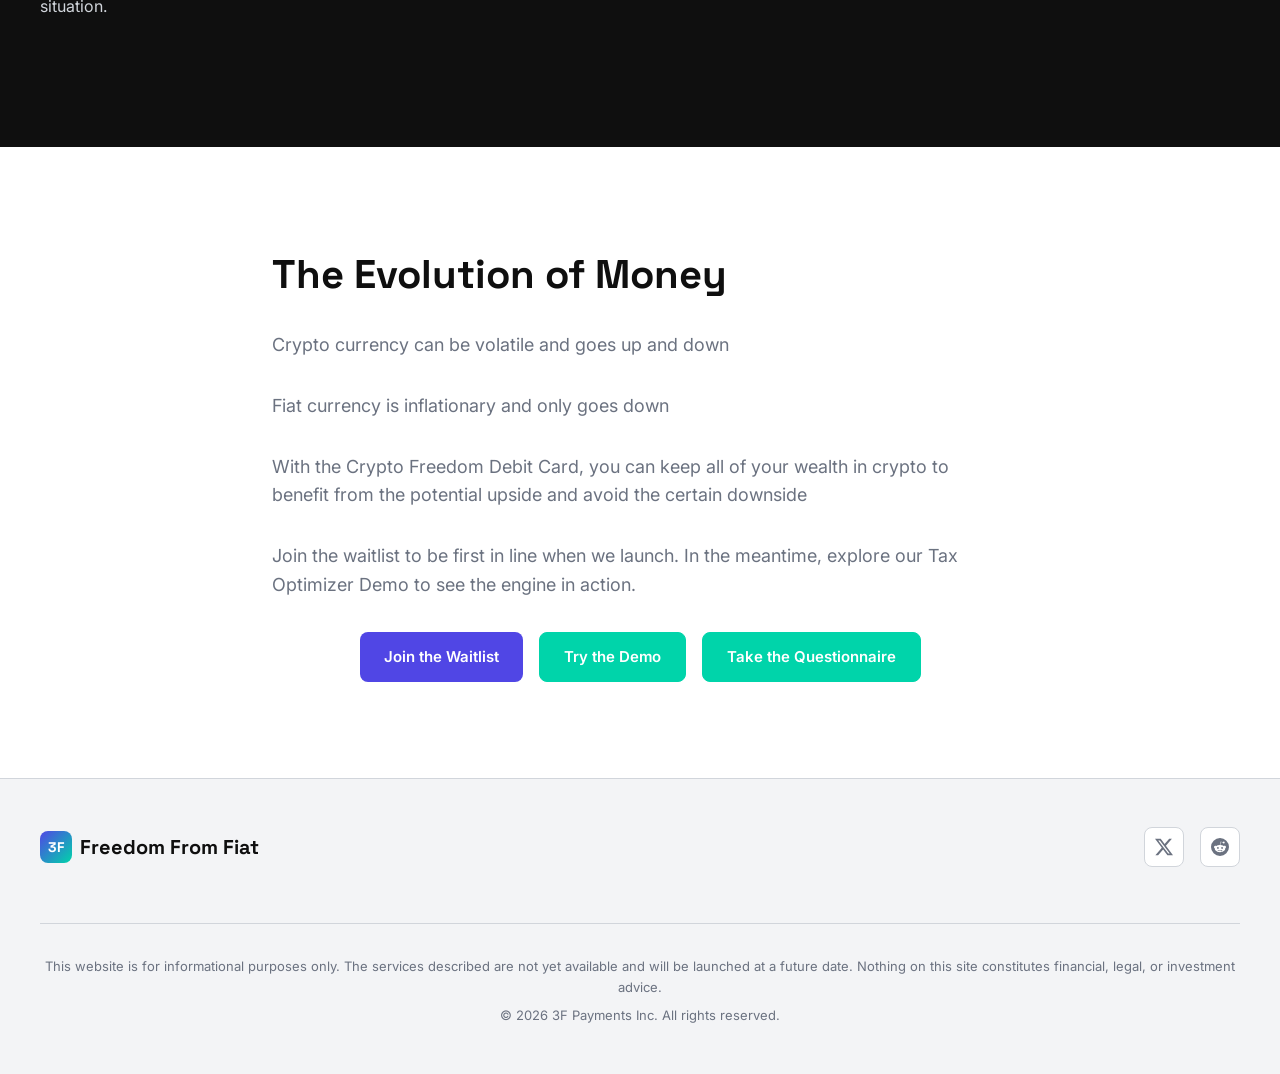
==== commit 233b887e: "Remove 'Don't have an account?' from nav bar Moved to the dashboard login page where it makes more c" ====
--- a/index.html
+++ b/index.html
@@ -135,29 +135,6 @@
       transform: translateY(-1px);
     }
 
-    .nav-login-group {
-      display: flex;
-      flex-direction: column;
-      align-items: flex-end;
-      gap: 0.2rem;
-    }
-
-    .nav-account-text {
-      font-size: 0.75rem;
-      color: var(--gray-500);
-      white-space: nowrap;
-    }
-
-    .nav-account-text a {
-      color: var(--primary);
-      text-decoration: none;
-      font-weight: 500;
-    }
-
-    .nav-account-text a:hover {
-      text-decoration: underline;
-    }
-
     .btn-login {
       background: transparent;
       color: var(--gray-700) !important;
@@ -801,10 +778,7 @@
         <a href="#tax-optimization">Tax Optimization</a>
         <a href="demo.html" class="btn btn-outline">Try Demo</a>
         <a href="waitlist.html" class="btn btn-primary">Join Waitlist</a>
-        <div class="nav-login-group">
-          <a href="https://app.freedomfromfiat.com" class="btn btn-login">Login</a>
-          <p class="nav-account-text">Don't have an account? <a href="waitlist.html">Join the waitlist</a></p>
-        </div>
+        <a href="https://app.freedomfromfiat.com" class="btn btn-login">Login</a>
       </div>
     </div>
   </nav>
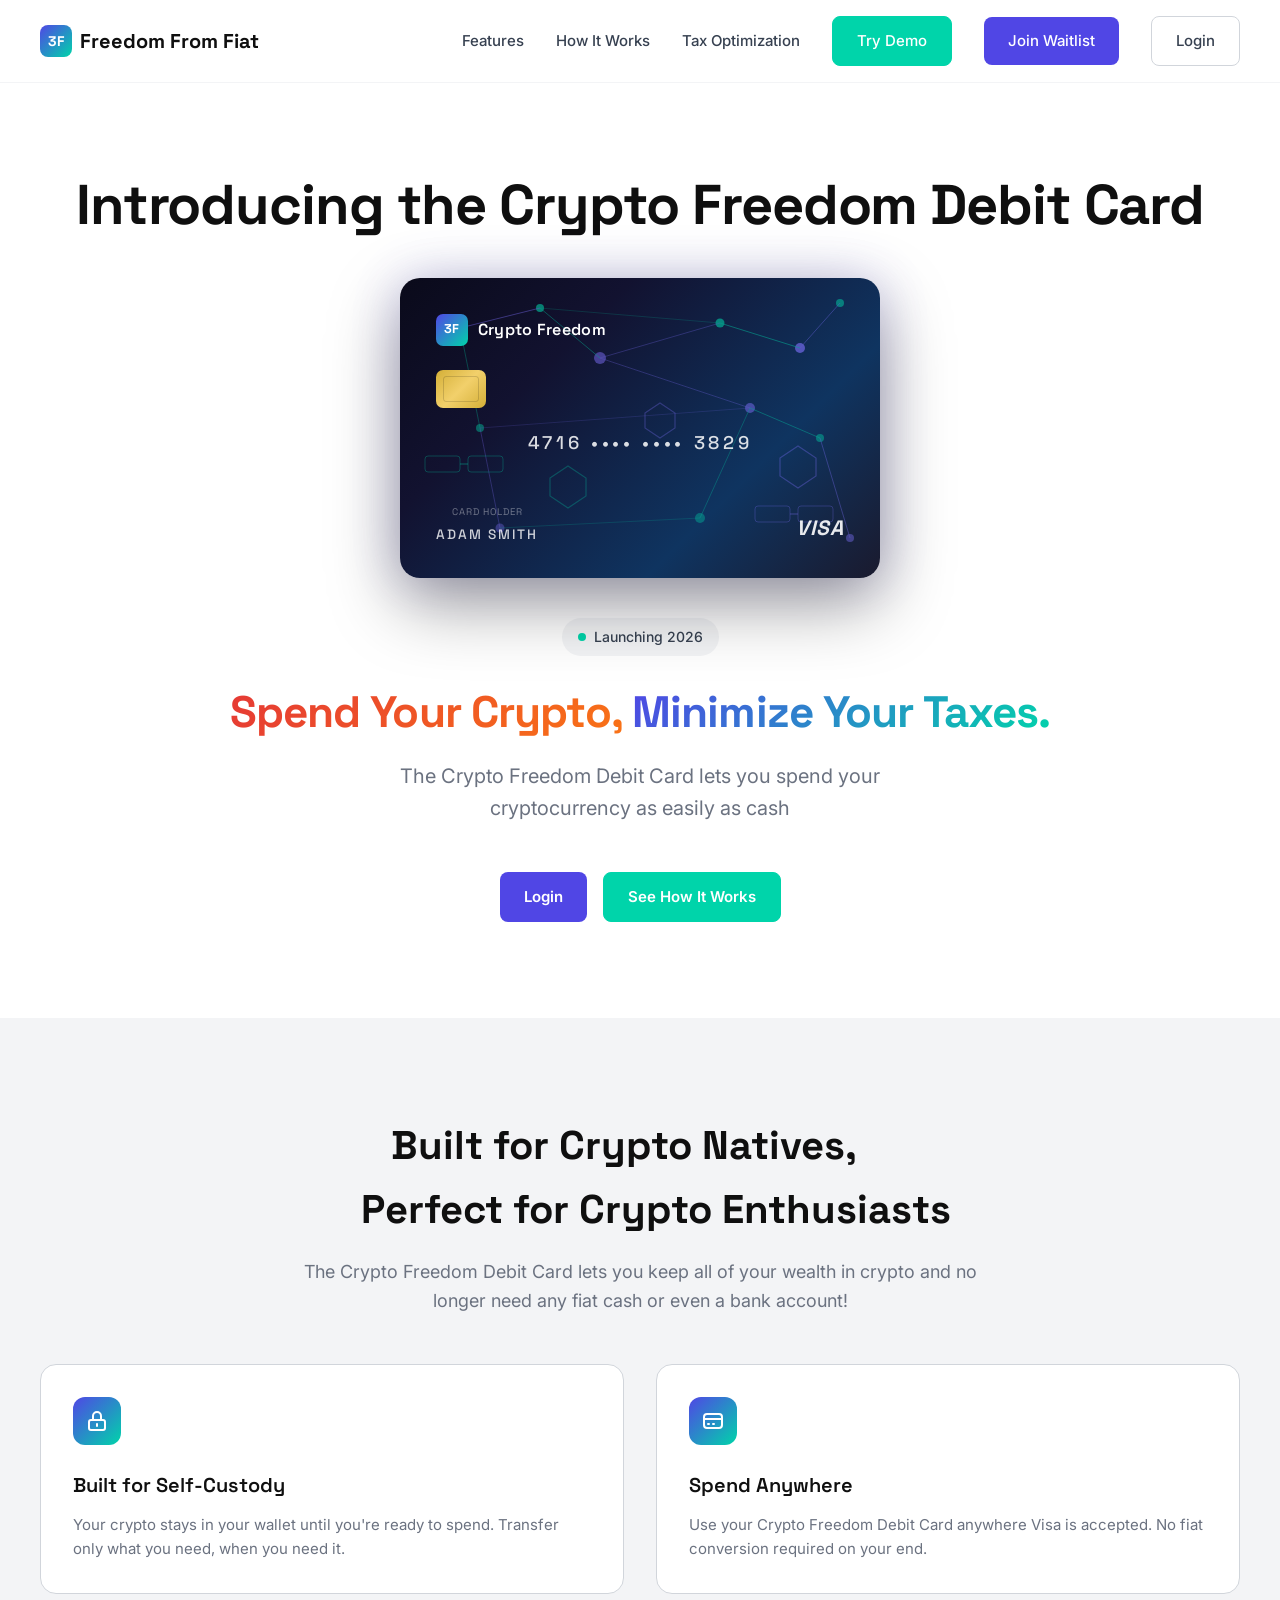
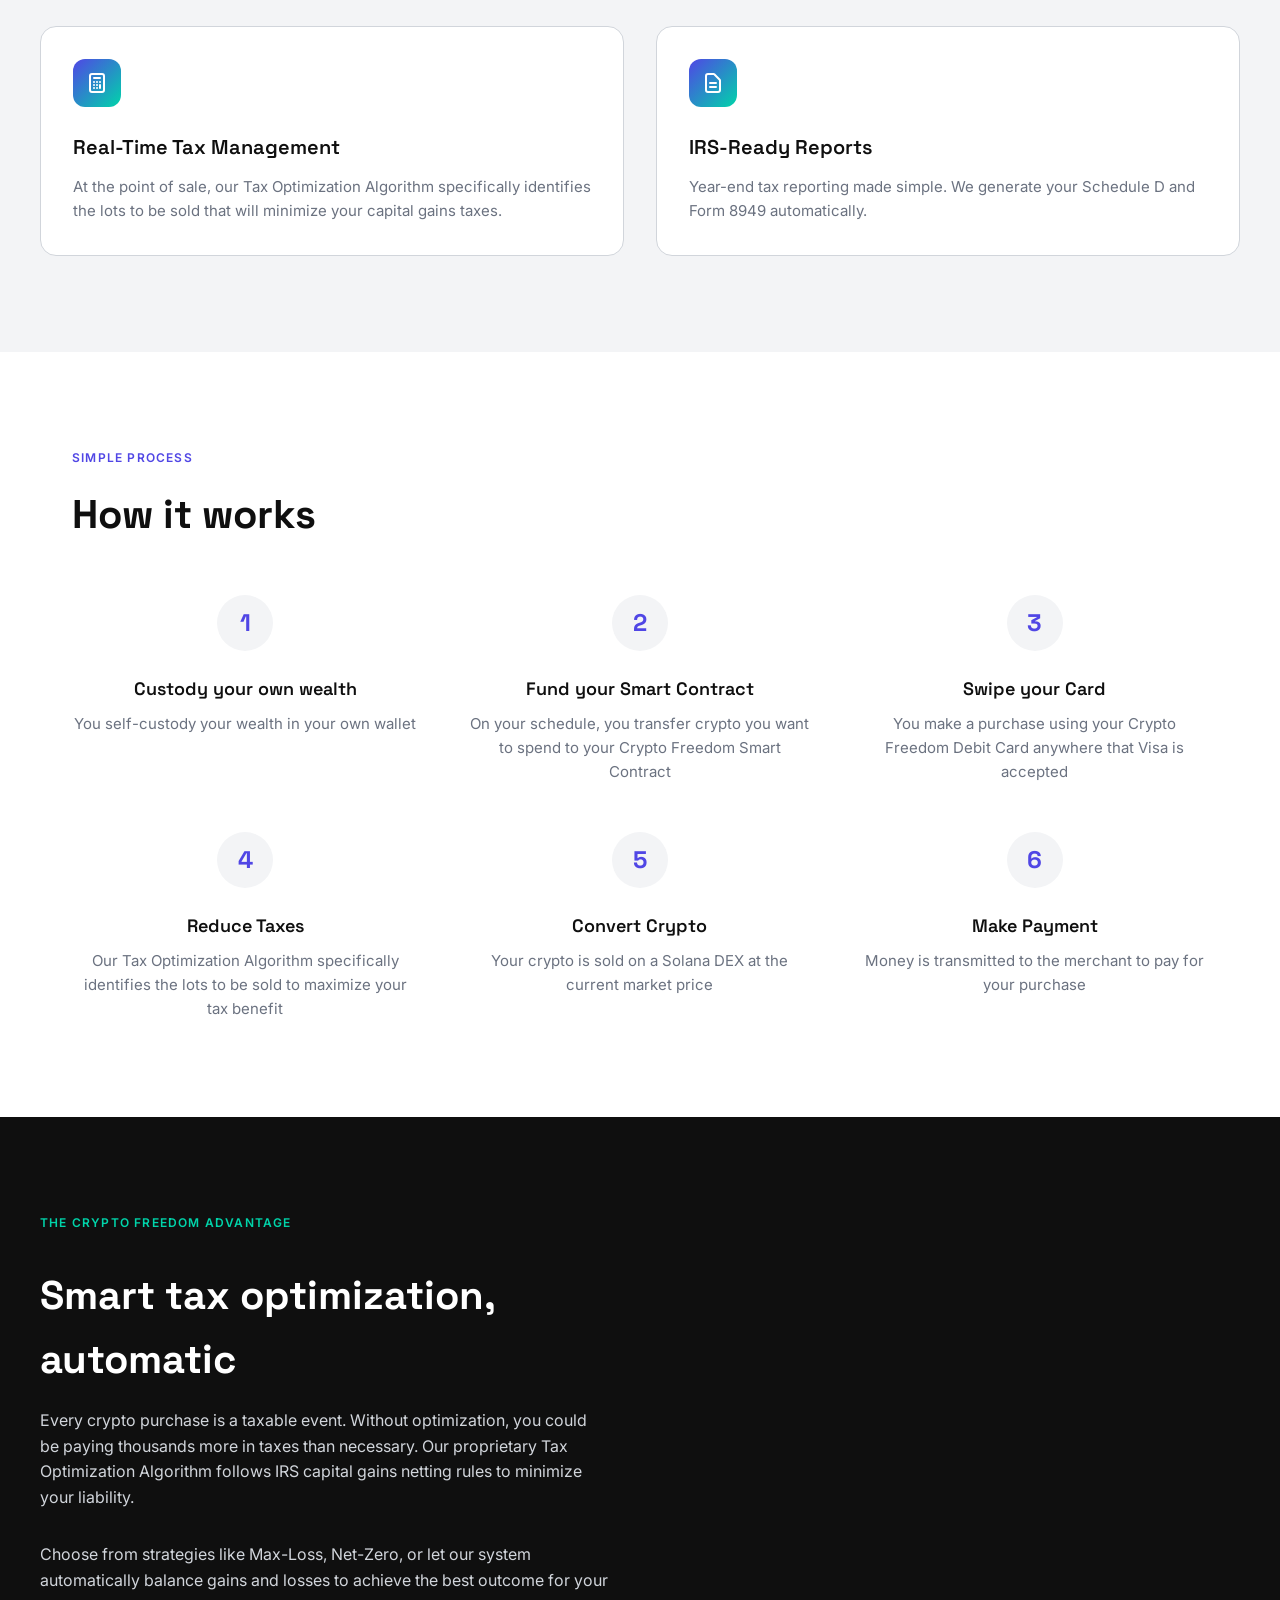
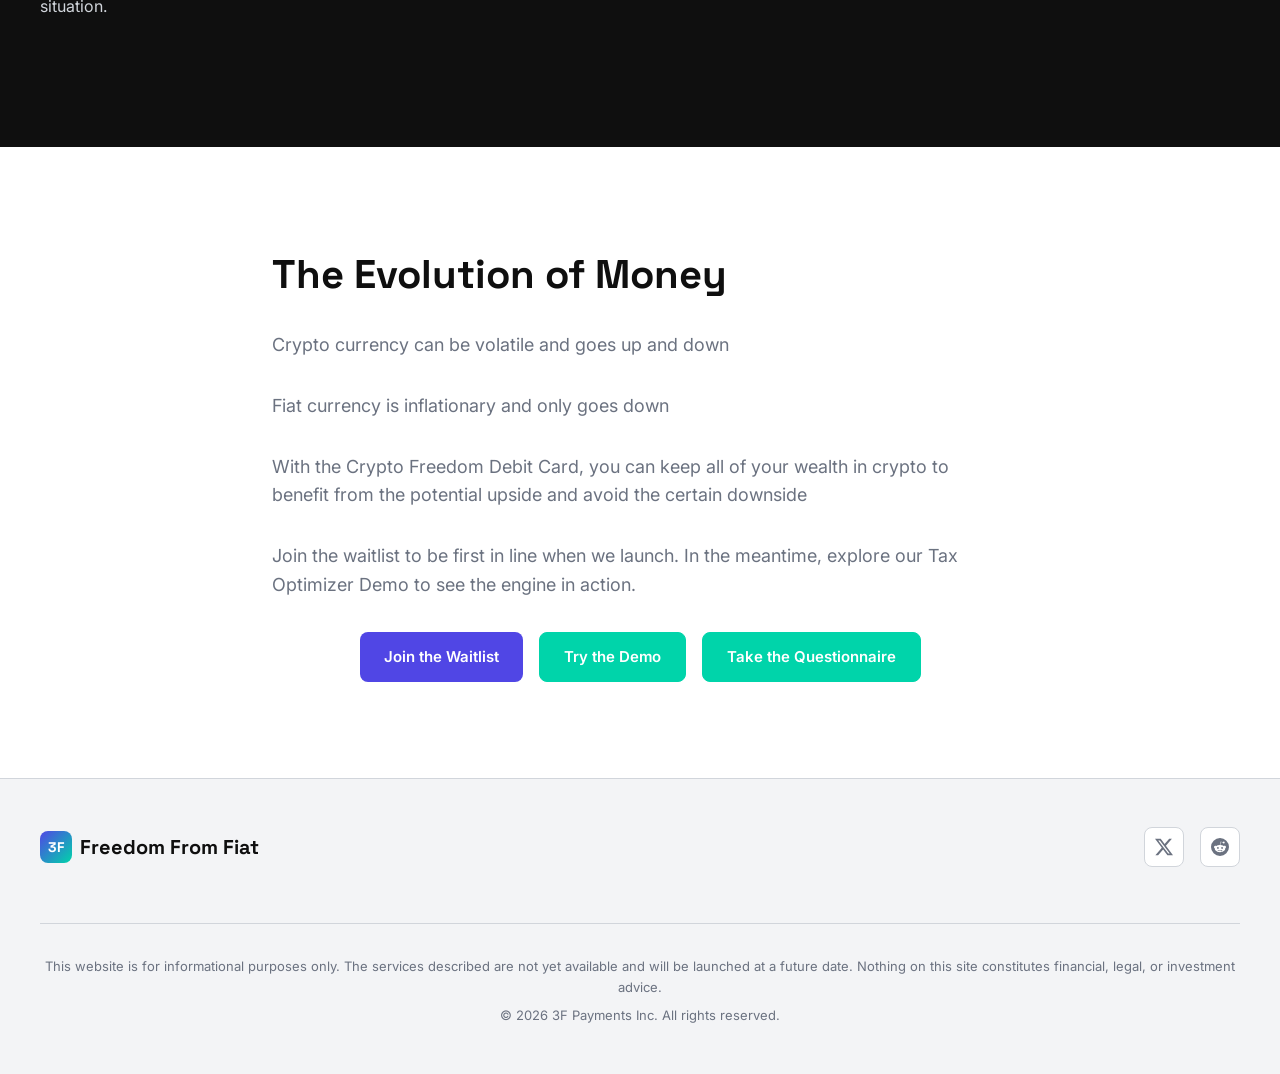
==== commit fb22a884: "Fix Login buttons to route through static trading.html instead of directly to Render Co-Authored-By:" ====
--- a/index.html
+++ b/index.html
@@ -778,7 +778,7 @@
         <a href="#tax-optimization">Tax Optimization</a>
         <a href="demo.html" class="btn btn-outline">Try Demo</a>
         <a href="waitlist.html" class="btn btn-primary">Join Waitlist</a>
-        <a href="https://app.freedomfromfiat.com" class="btn btn-login">Login</a>
+        <a href="trading.html" class="btn btn-login">Login</a>
       </div>
     </div>
   </nav>
@@ -852,7 +852,7 @@
       The Crypto Freedom Debit Card lets you spend your cryptocurrency as easily as cash
     </p>
     <div class="hero-cta">
-      <a href="https://app.freedomfromfiat.com" class="btn btn-primary">Login</a>
+      <a href="trading.html" class="btn btn-primary">Login</a>
       <a href="demo.html" class="btn btn-outline">See How It Works</a>
     </div>
   </section>
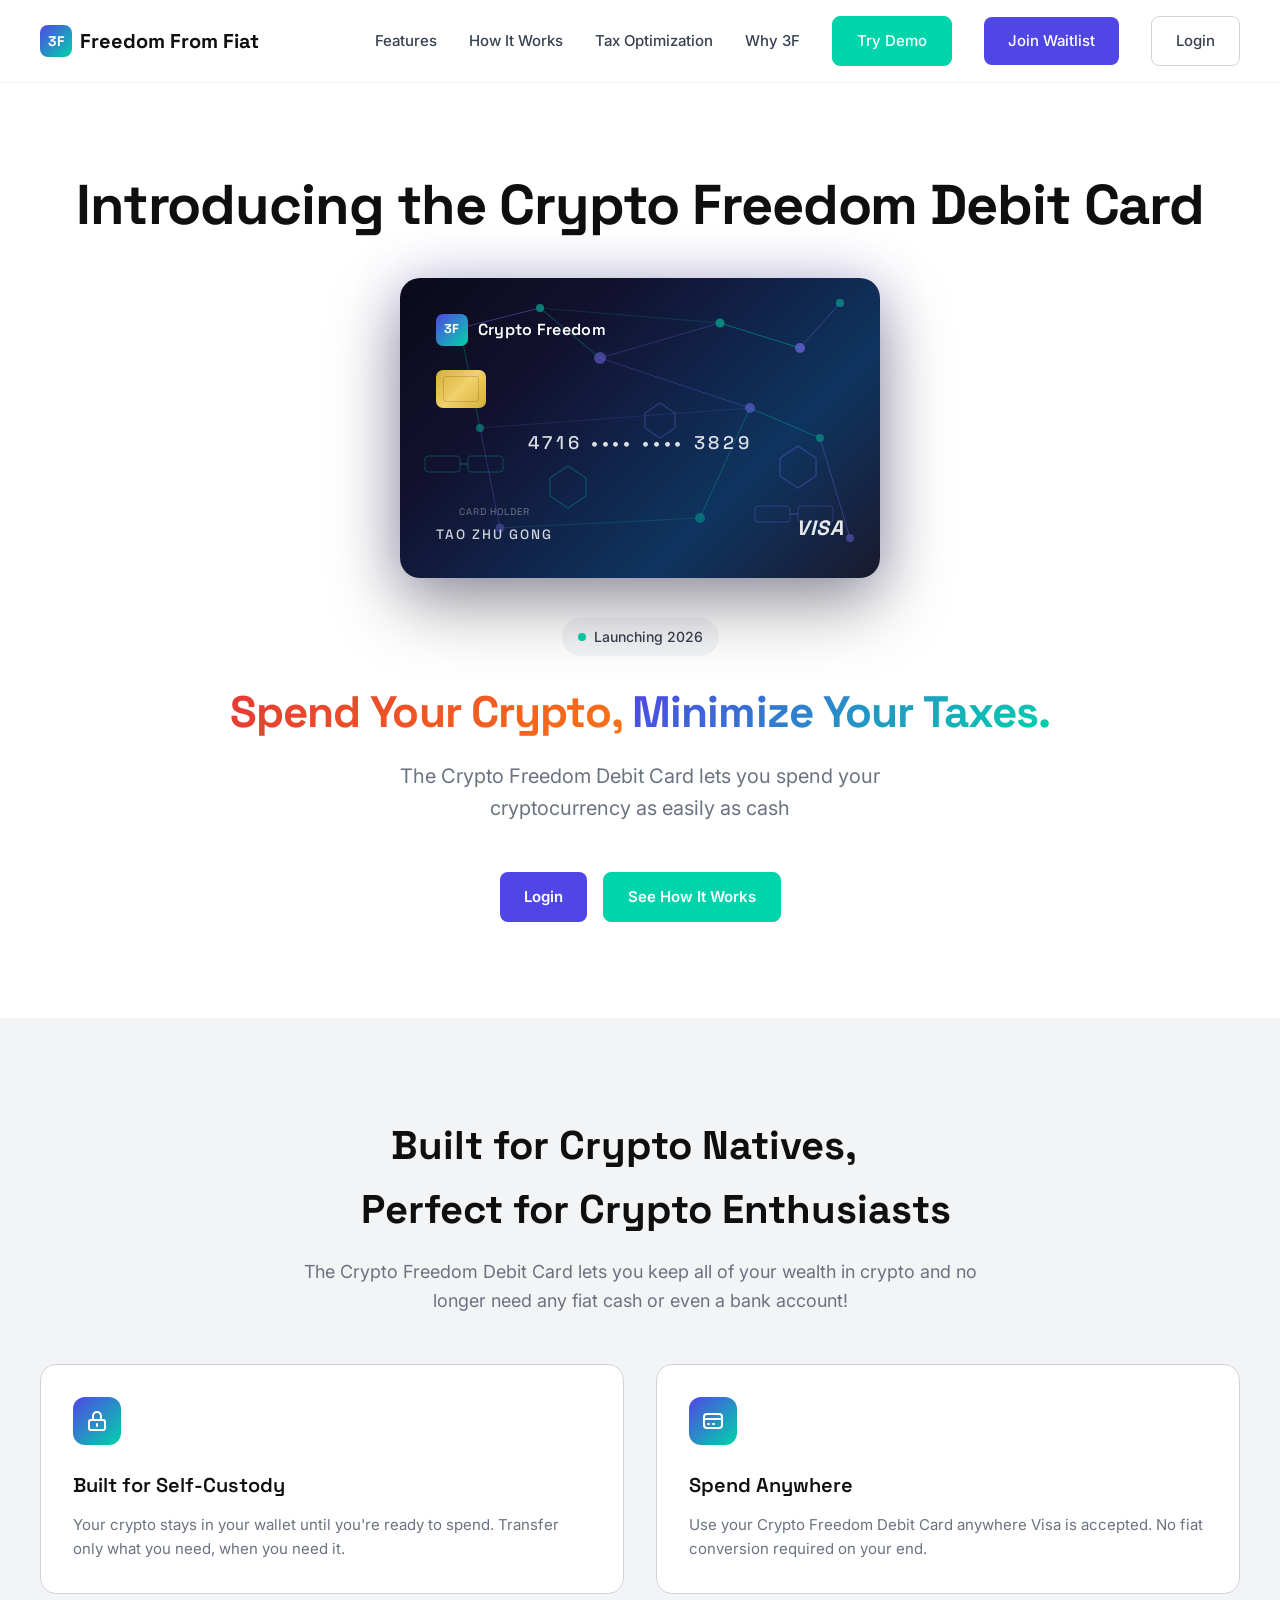
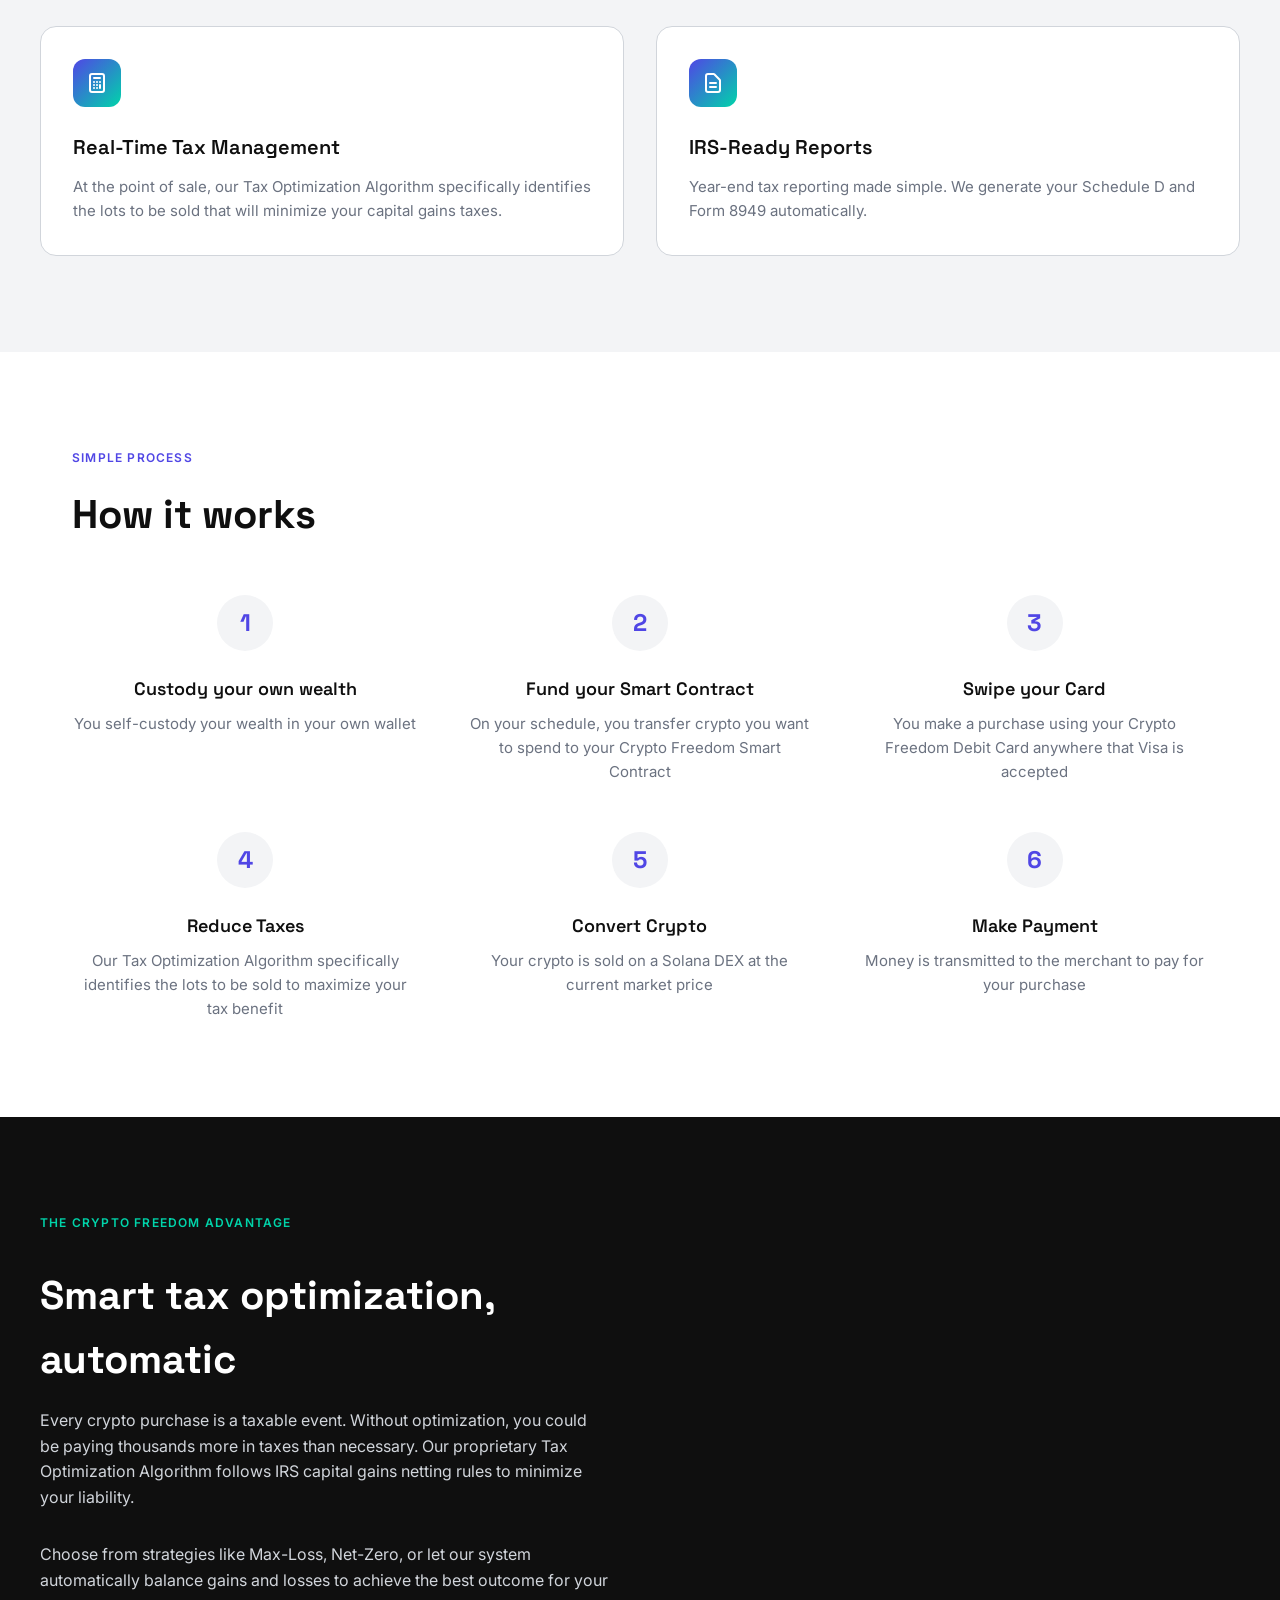
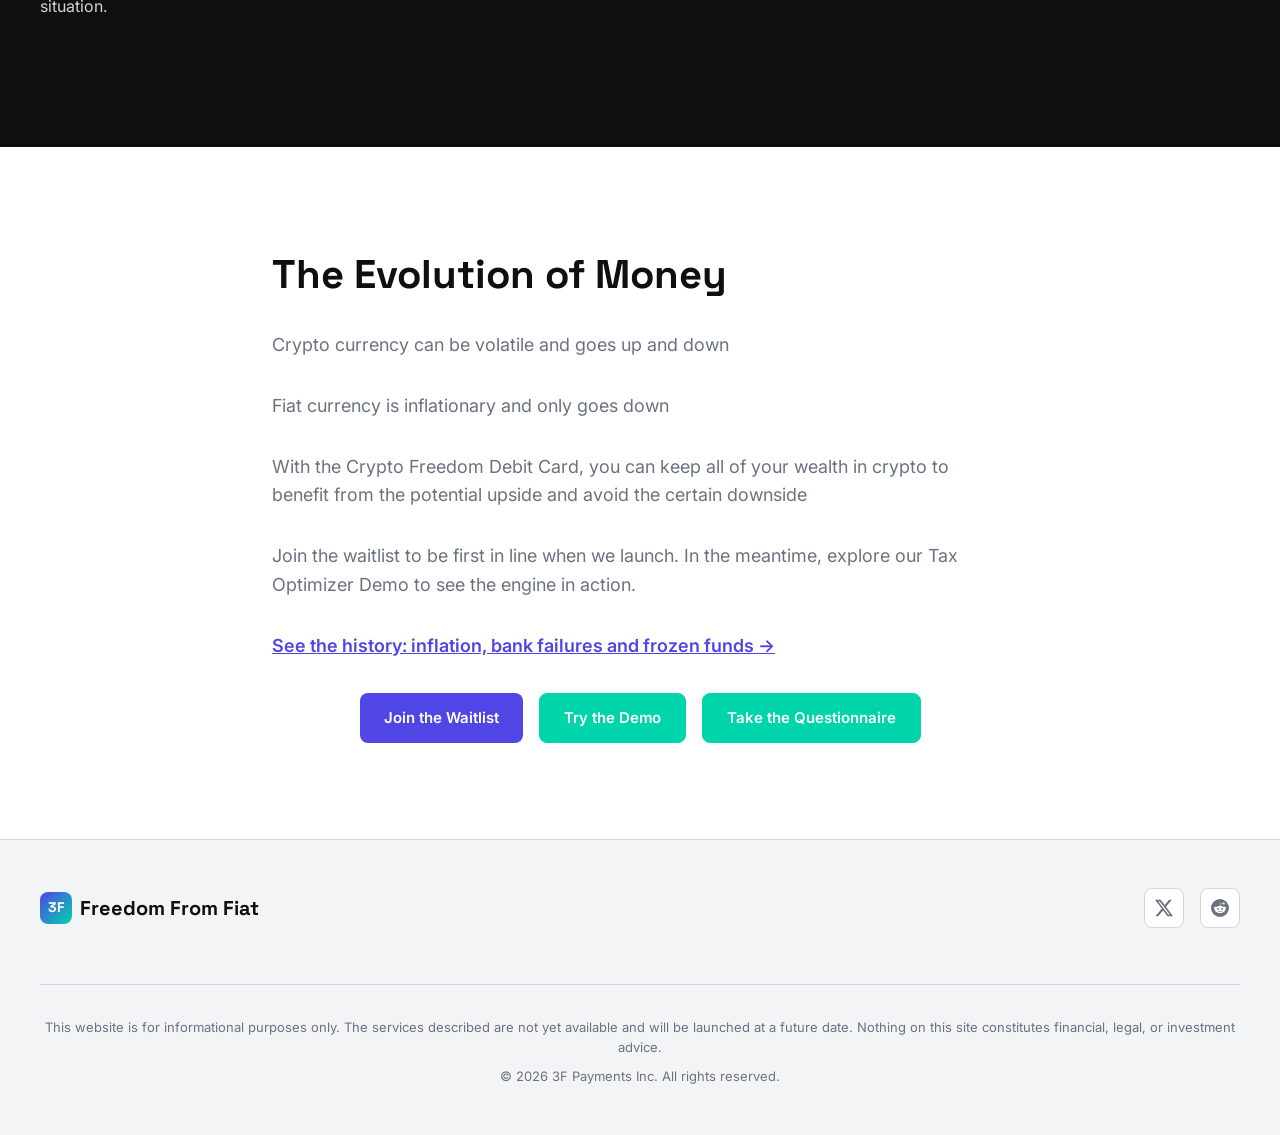
==== commit a14b8d7f: "Add Why 3F page: inflation, bank failures, frozen funds, the 3F card New why.html with four sections" ====
--- a/index.html
+++ b/index.html
@@ -776,6 +776,7 @@
         <a href="#features">Features</a>
         <a href="#how-it-works">How It Works</a>
         <a href="#tax-optimization">Tax Optimization</a>
+        <a href="why.html">Why 3F</a>
         <a href="demo.html" class="btn btn-outline">Try Demo</a>
         <a href="waitlist.html" class="btn btn-primary">Join Waitlist</a>
         <a href="trading.html" class="btn btn-login">Login</a>
@@ -975,6 +976,7 @@
       Join the waitlist to be first in line when we launch.
       In the meantime, explore our Tax Optimizer Demo to see the engine in action.
     </p>
+    <p><a href="why.html" style="color: var(--primary); font-weight: 600;">See the history: inflation, bank failures and frozen funds &rarr;</a></p>
     <div class="cta-buttons">
       <a href="waitlist.html" class="btn btn-primary">Join the Waitlist</a>
       <a href="demo.html" class="btn btn-outline">Try the Demo</a>
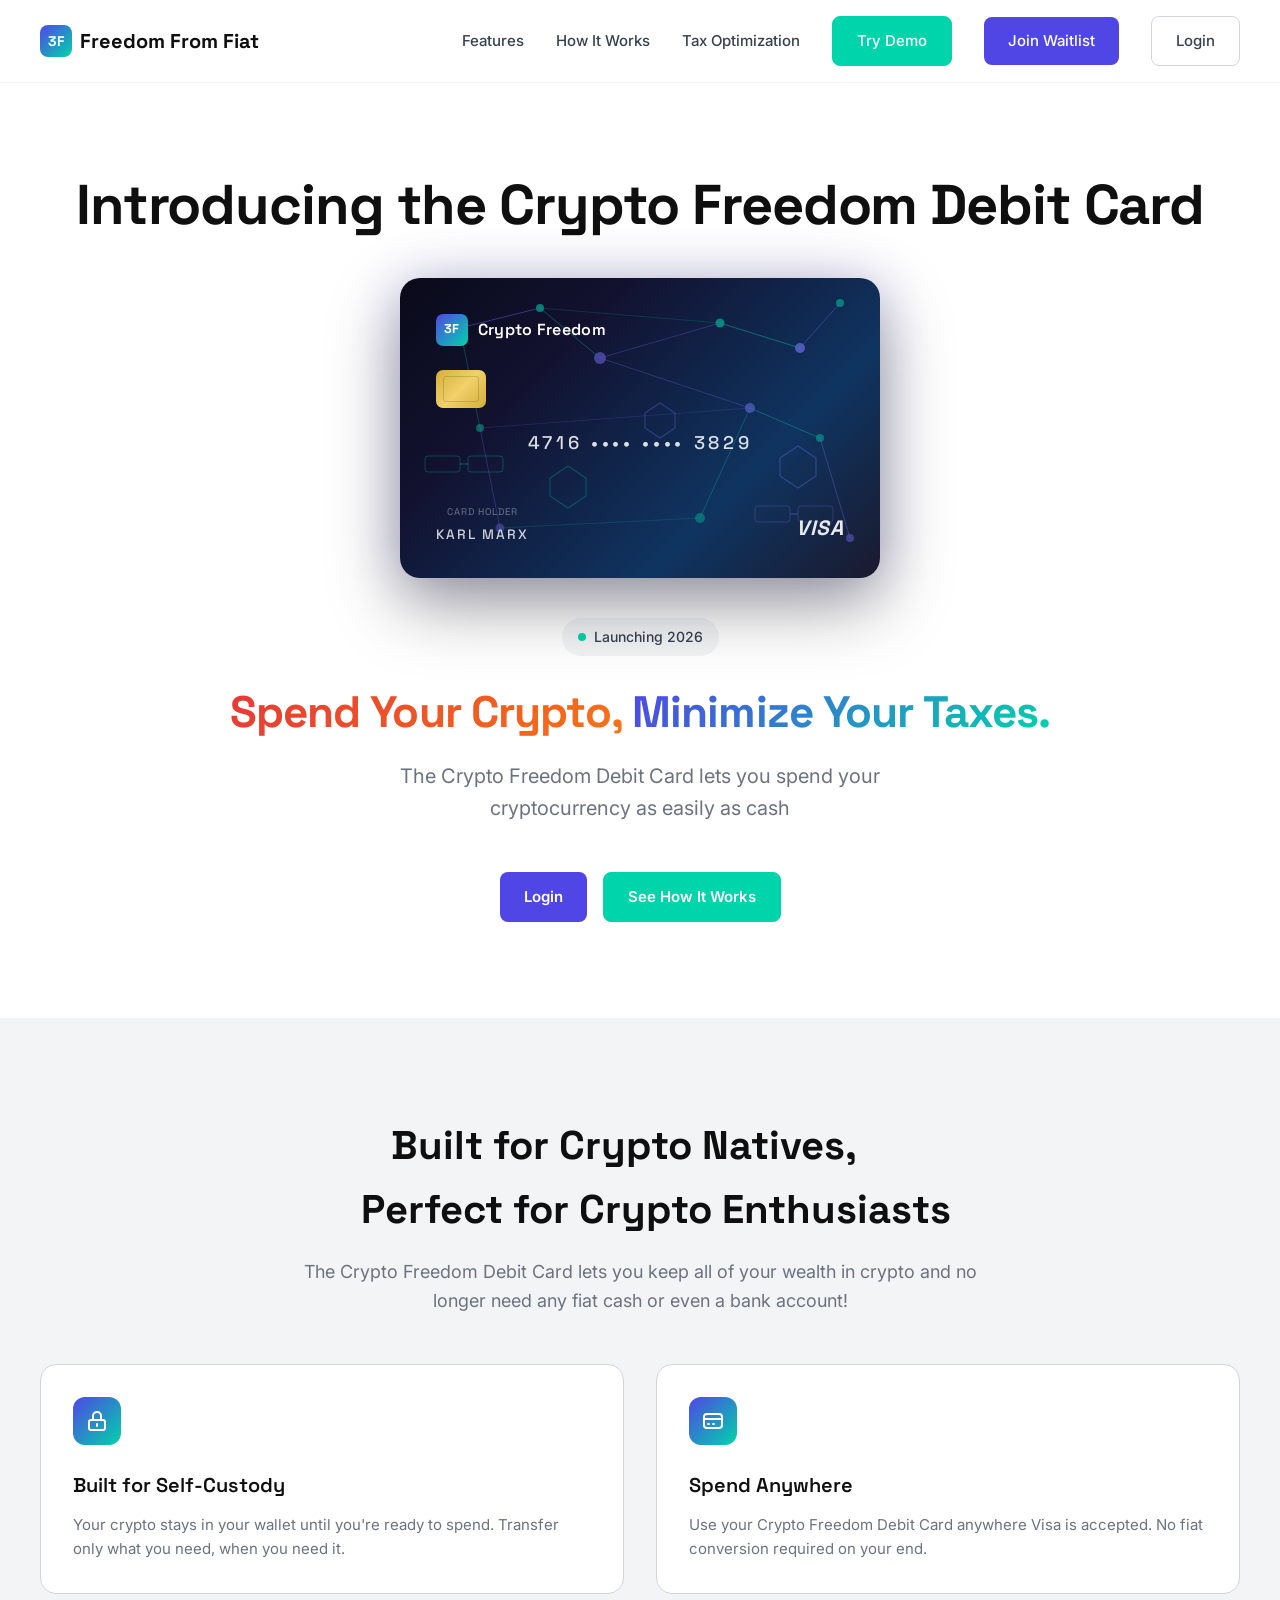
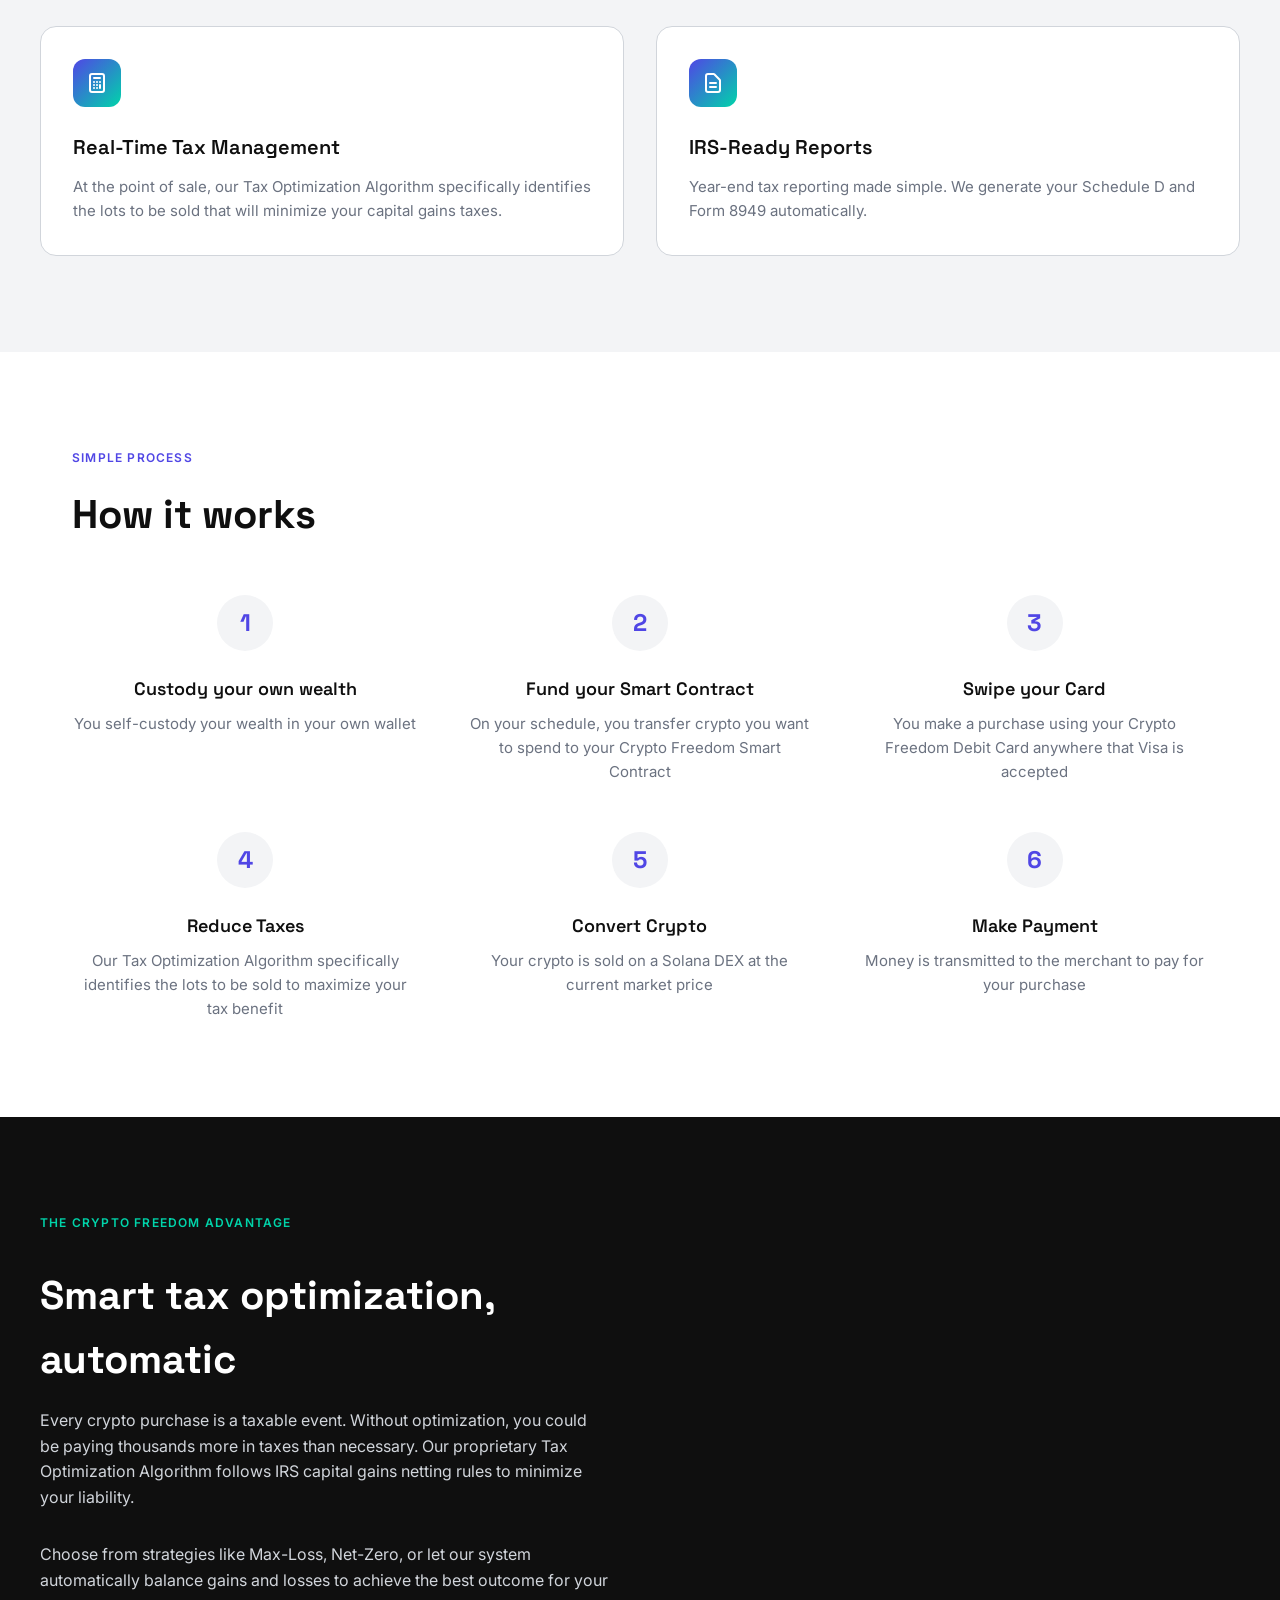
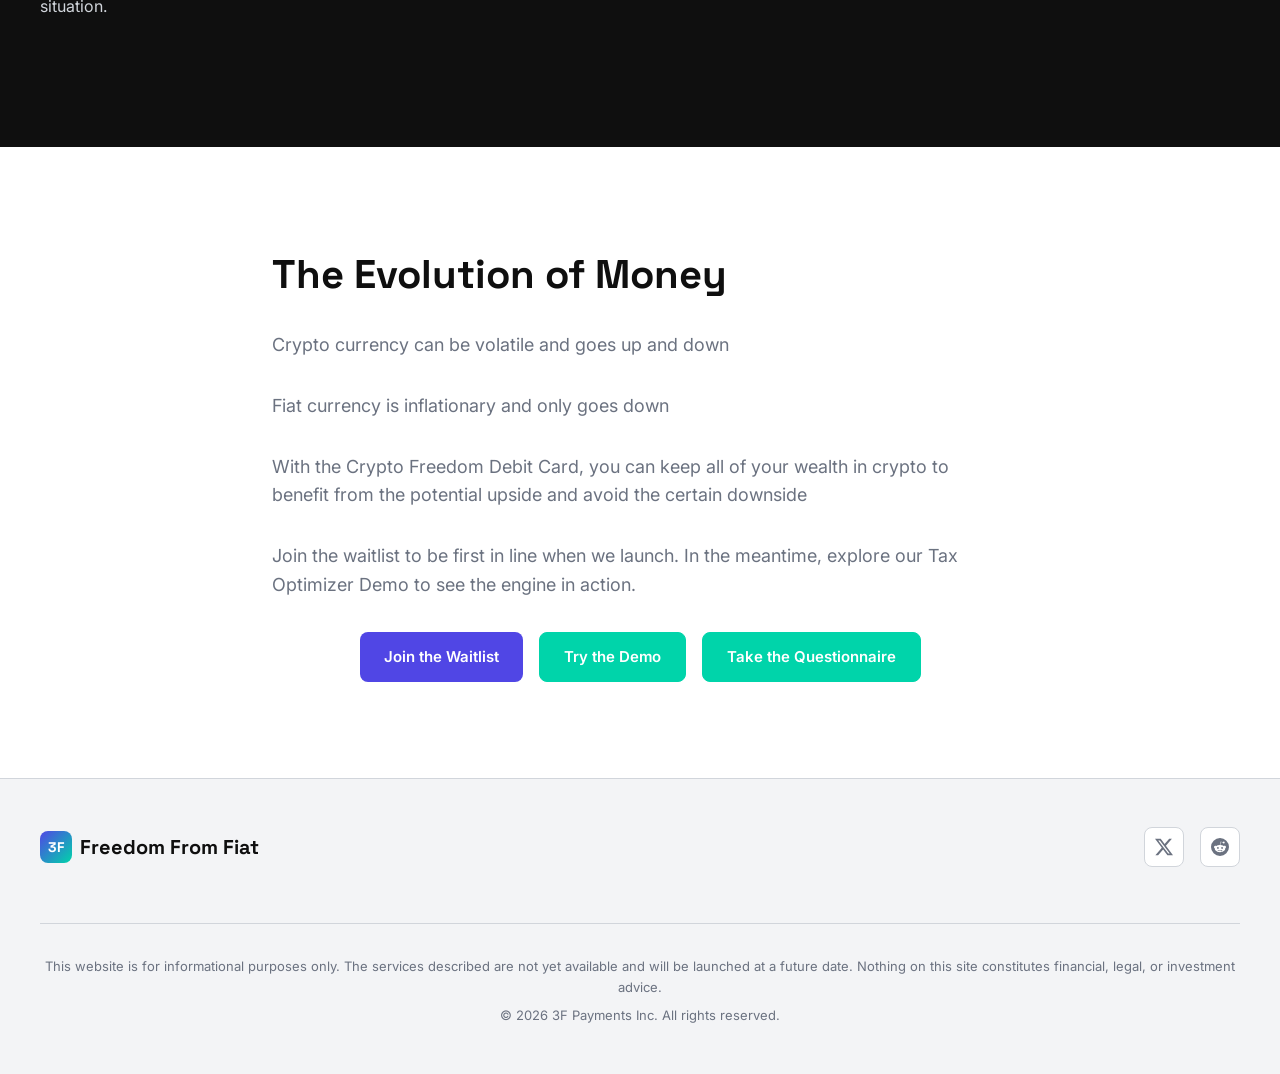
==== commit c365b5ff: "Revert "Add Why 3F page: inflation, bank failures, frozen funds, the 3F card" Pushed prematurely; th" ====
--- a/index.html
+++ b/index.html
@@ -776,7 +776,6 @@
         <a href="#features">Features</a>
         <a href="#how-it-works">How It Works</a>
         <a href="#tax-optimization">Tax Optimization</a>
-        <a href="why.html">Why 3F</a>
         <a href="demo.html" class="btn btn-outline">Try Demo</a>
         <a href="waitlist.html" class="btn btn-primary">Join Waitlist</a>
         <a href="trading.html" class="btn btn-login">Login</a>
@@ -976,7 +975,6 @@
       Join the waitlist to be first in line when we launch.
       In the meantime, explore our Tax Optimizer Demo to see the engine in action.
     </p>
-    <p><a href="why.html" style="color: var(--primary); font-weight: 600;">See the history: inflation, bank failures and frozen funds &rarr;</a></p>
     <div class="cta-buttons">
       <a href="waitlist.html" class="btn btn-primary">Join the Waitlist</a>
       <a href="demo.html" class="btn btn-outline">Try the Demo</a>
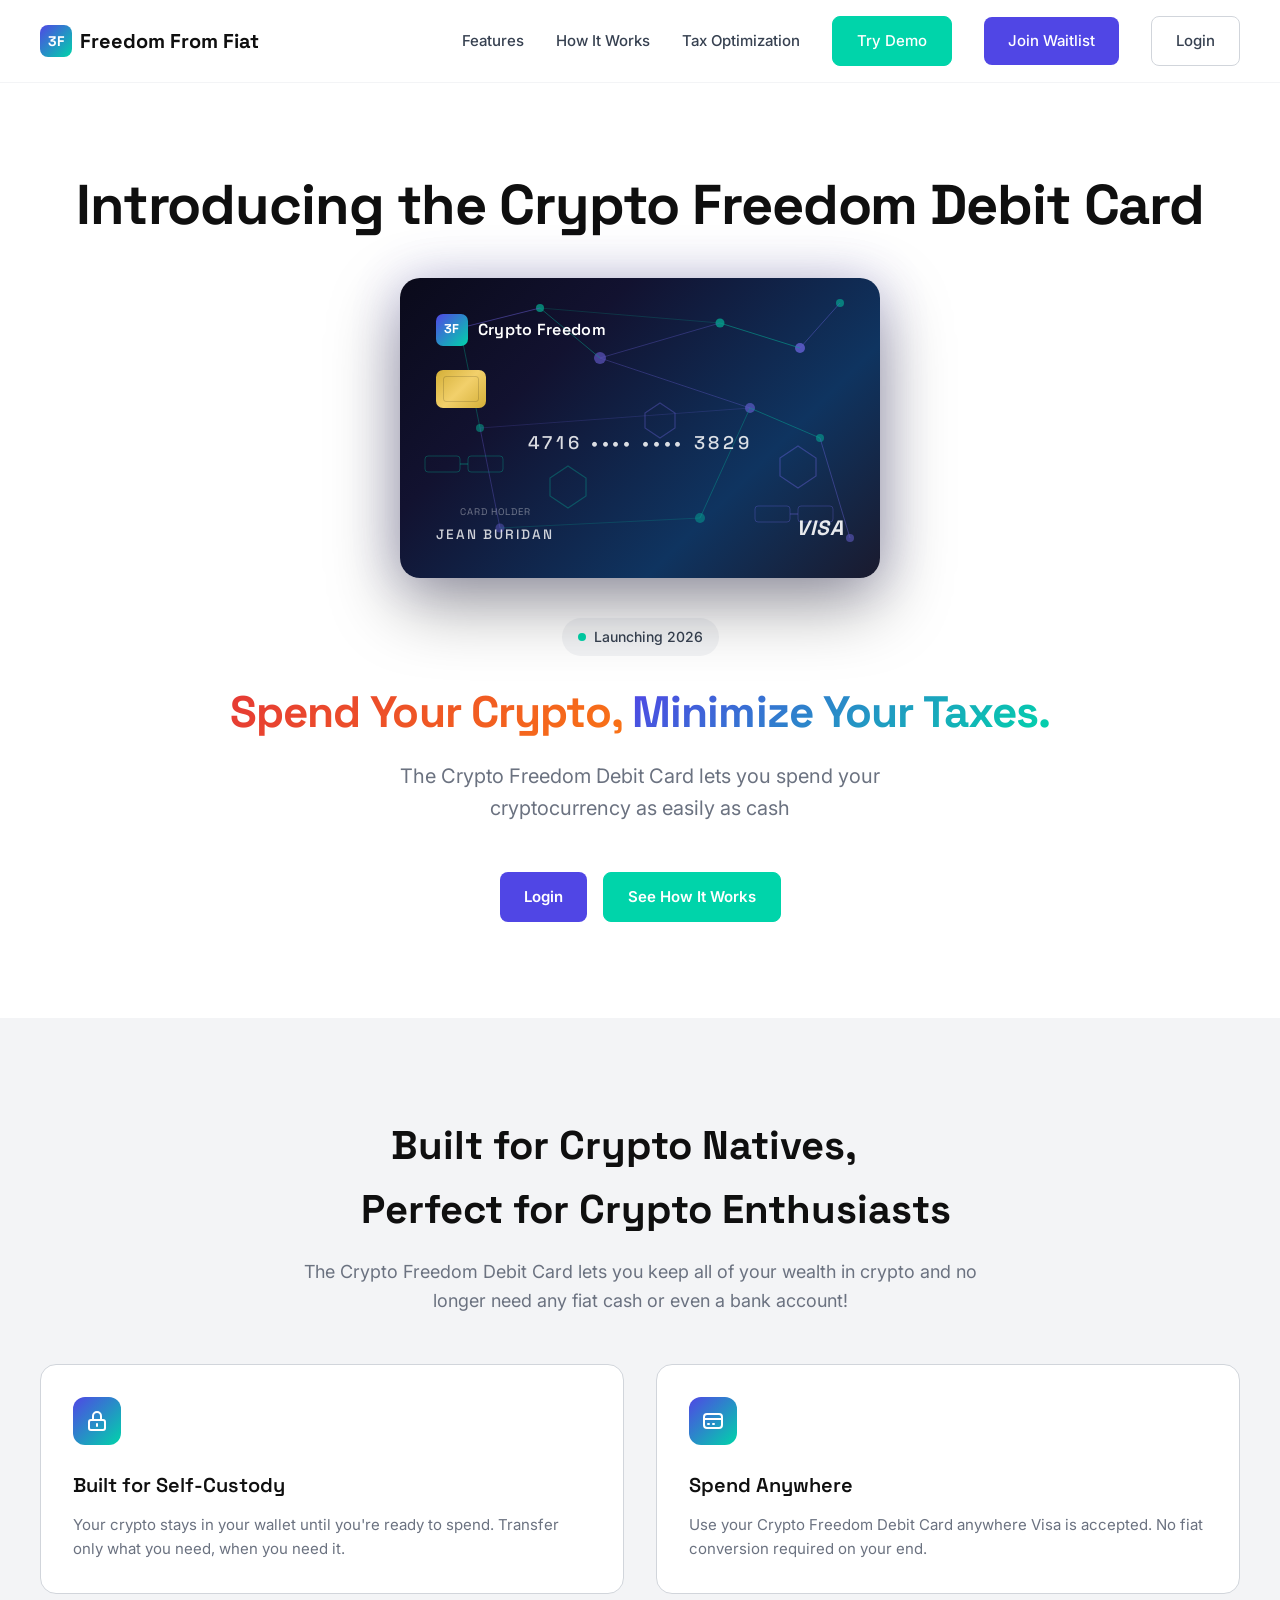
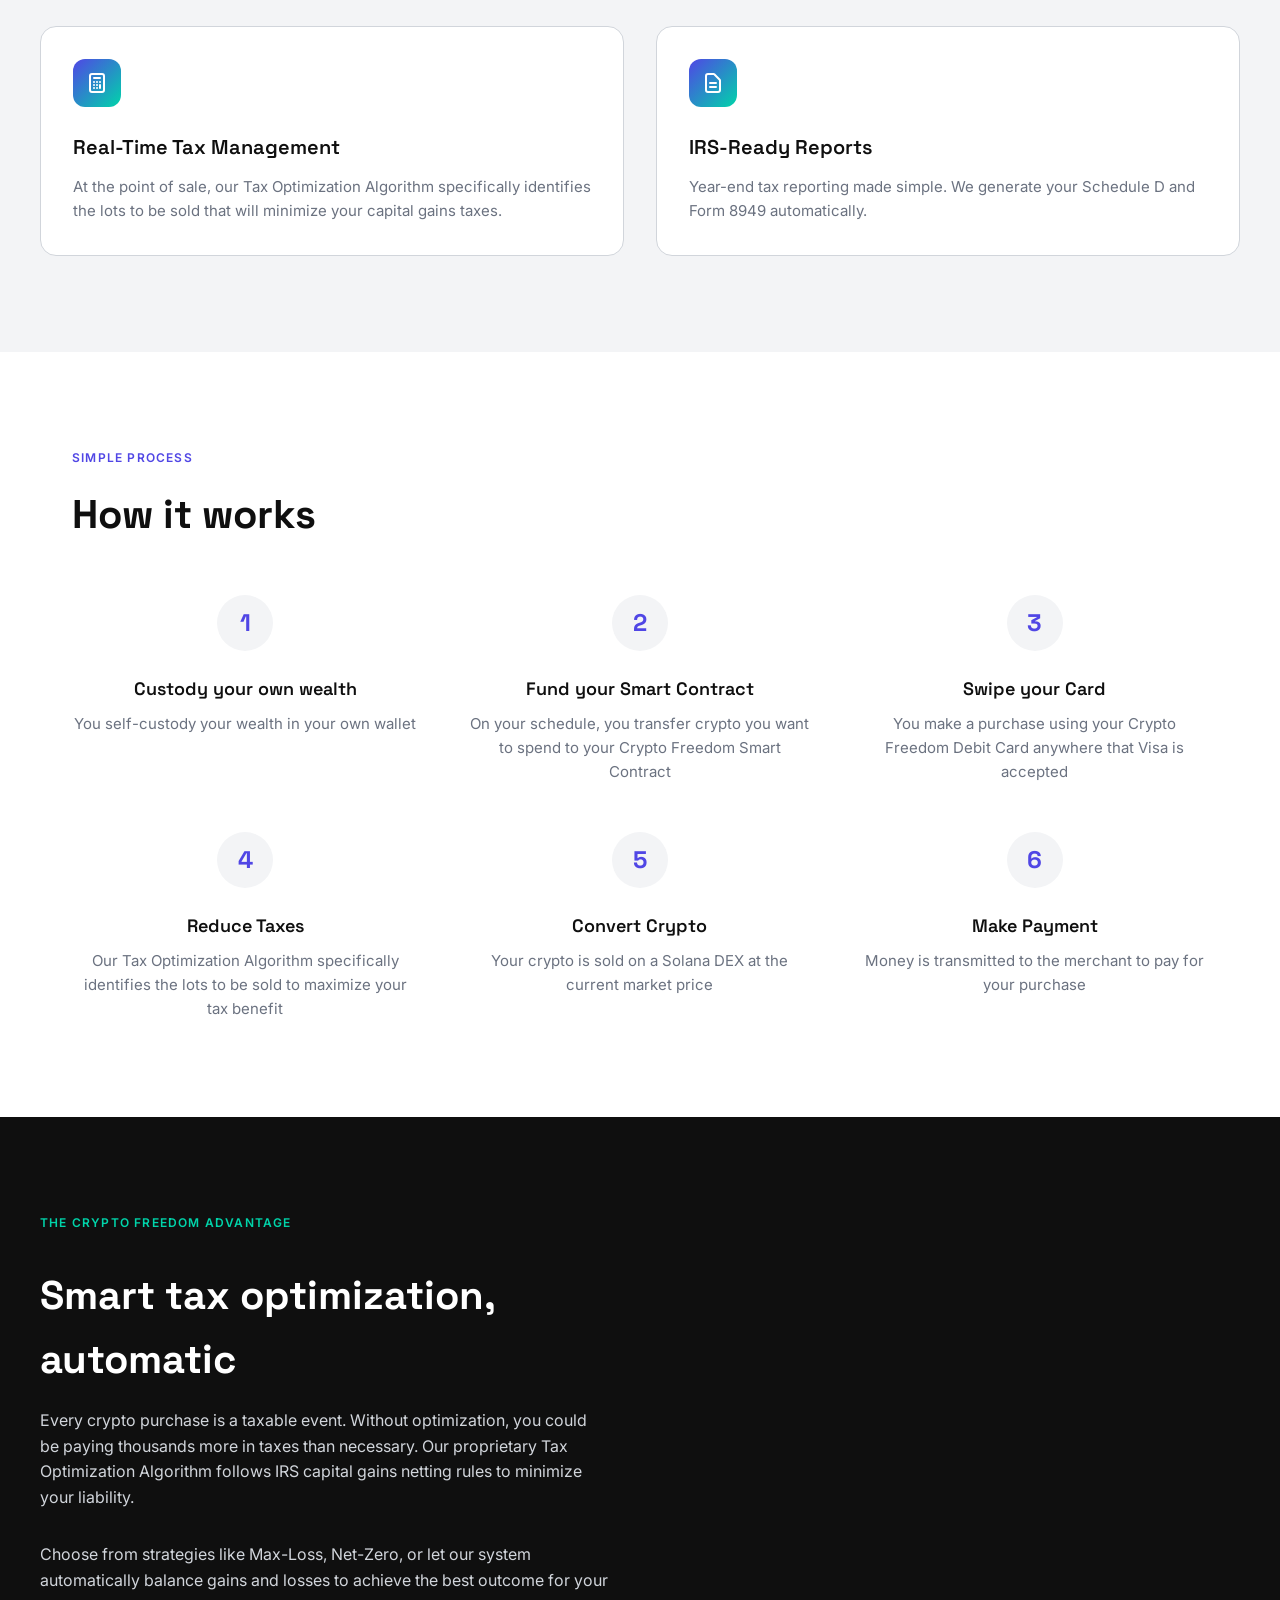
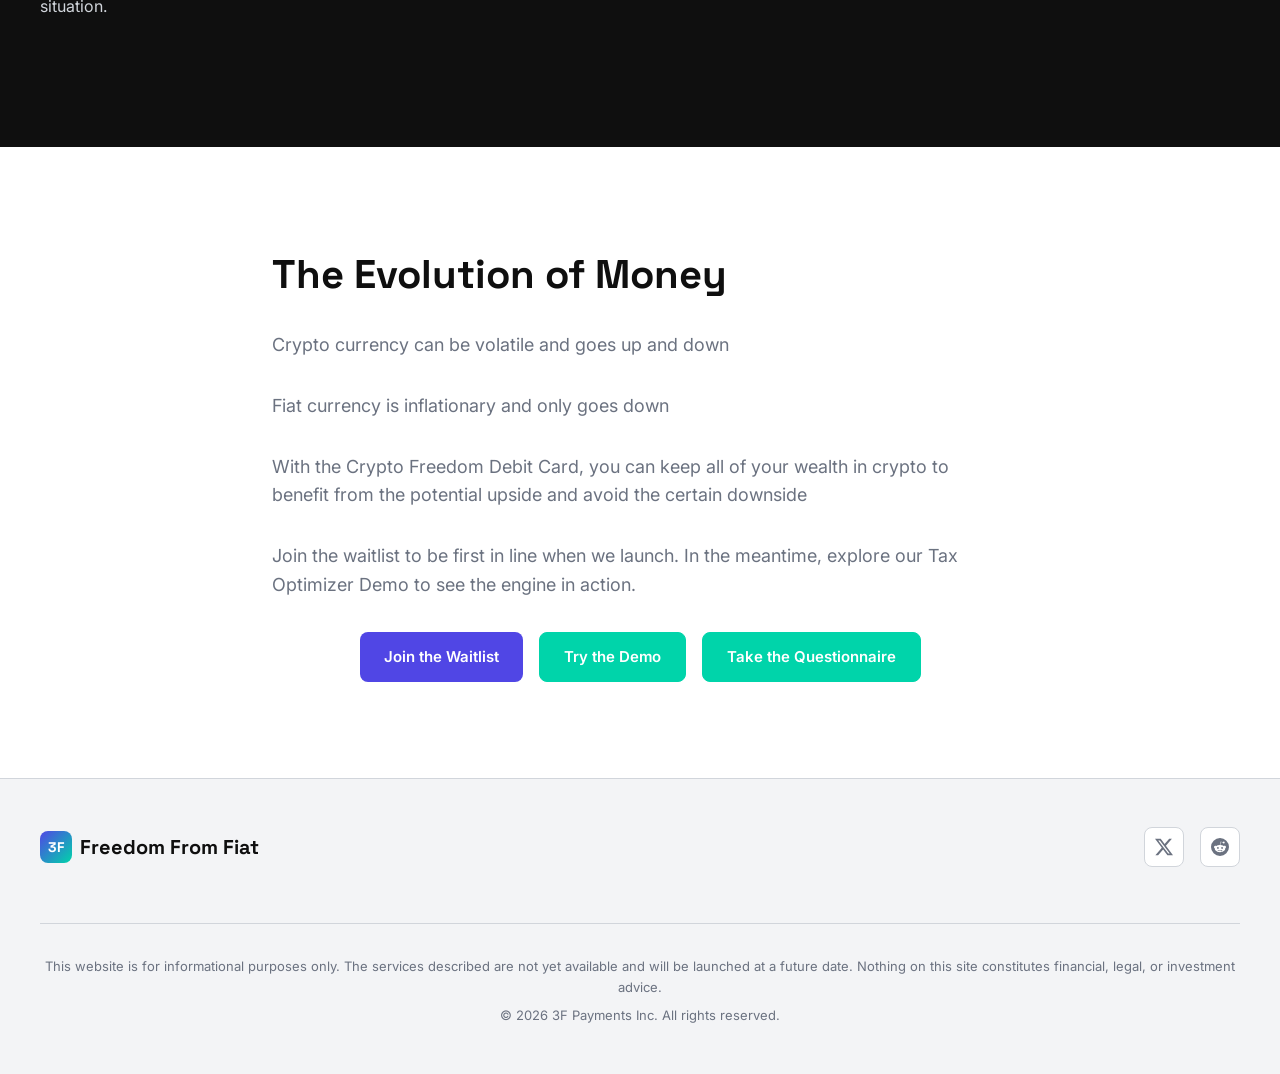
==== commit 53a0cf55: "Move login page to /login and tidy its footer (card 61 feedback) Rename trading.html to login.html s" ====
--- a/index.html
+++ b/index.html
@@ -778,7 +778,7 @@
         <a href="#tax-optimization">Tax Optimization</a>
         <a href="demo.html" class="btn btn-outline">Try Demo</a>
         <a href="waitlist.html" class="btn btn-primary">Join Waitlist</a>
-        <a href="trading.html" class="btn btn-login">Login</a>
+        <a href="/login" class="btn btn-login">Login</a>
       </div>
     </div>
   </nav>
@@ -852,7 +852,7 @@
       The Crypto Freedom Debit Card lets you spend your cryptocurrency as easily as cash
     </p>
     <div class="hero-cta">
-      <a href="trading.html" class="btn btn-primary">Login</a>
+      <a href="/login" class="btn btn-primary">Login</a>
       <a href="demo.html" class="btn btn-outline">See How It Works</a>
     </div>
   </section>
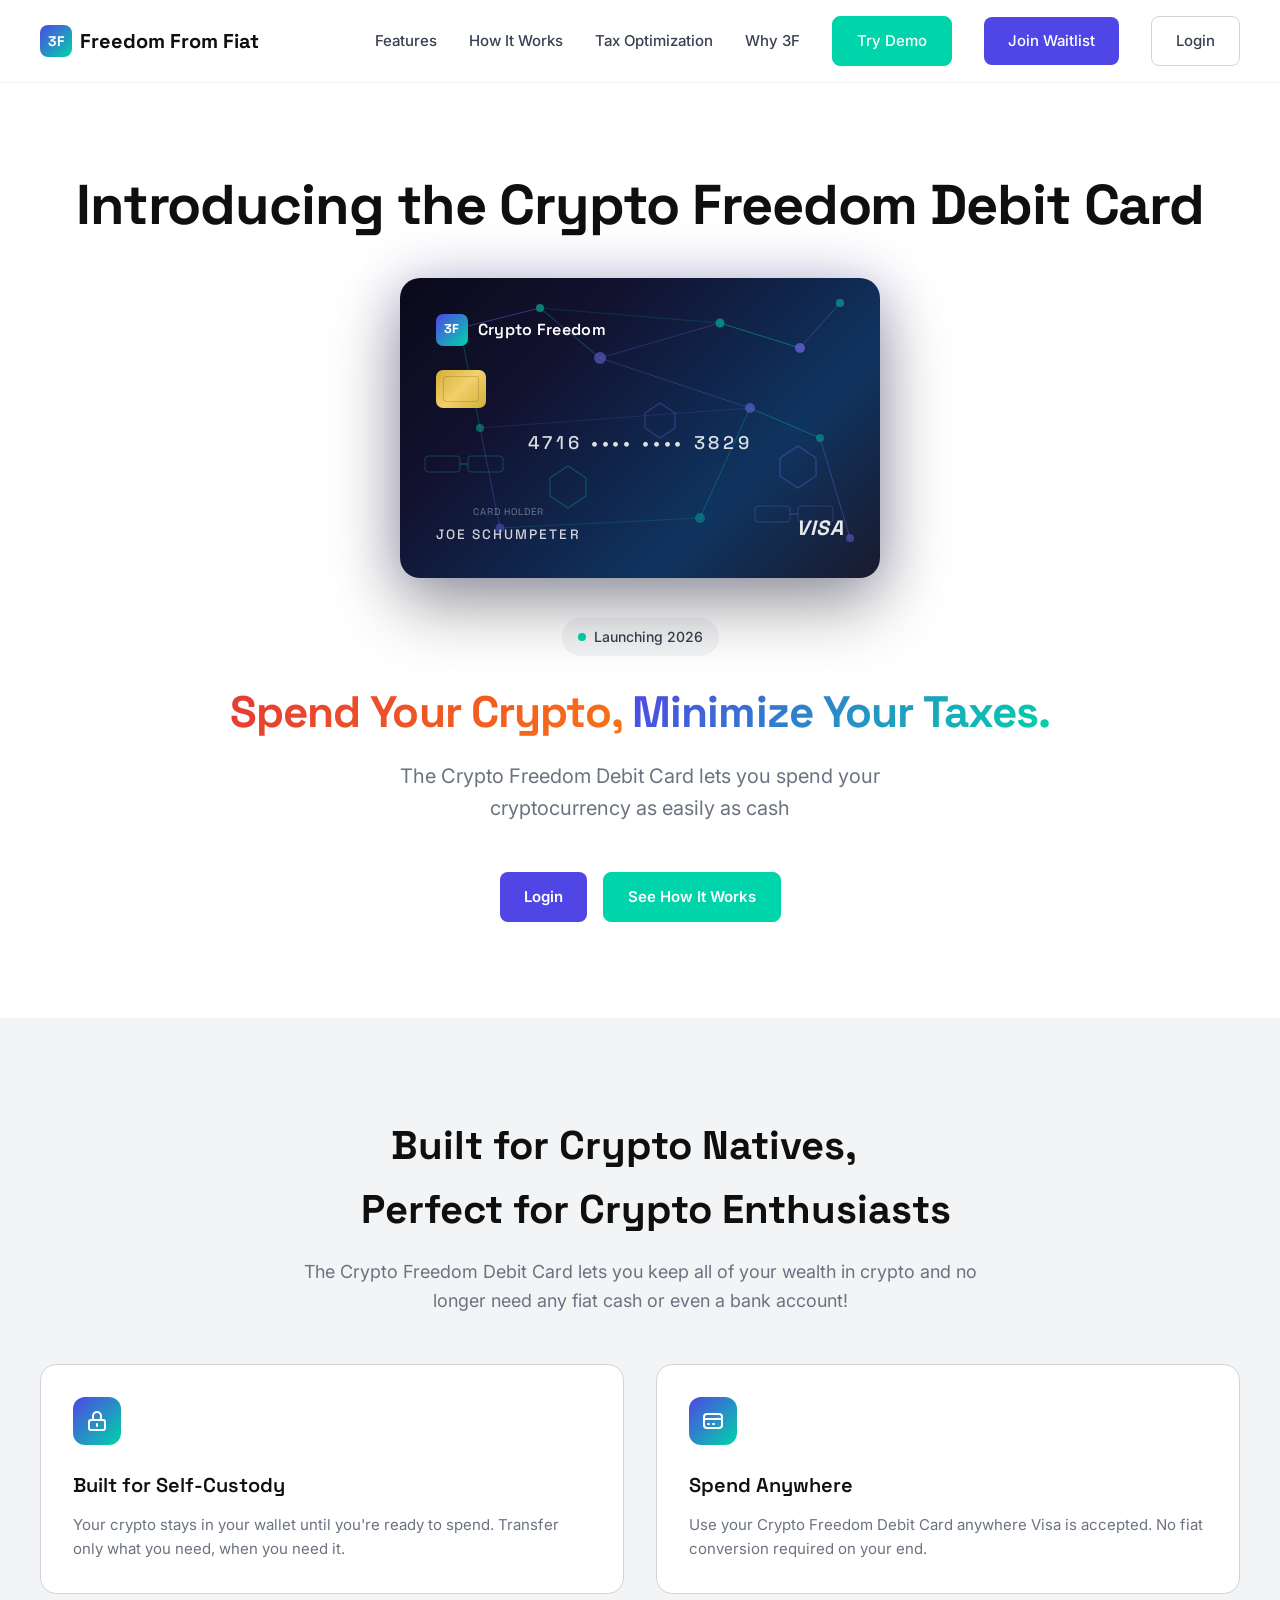
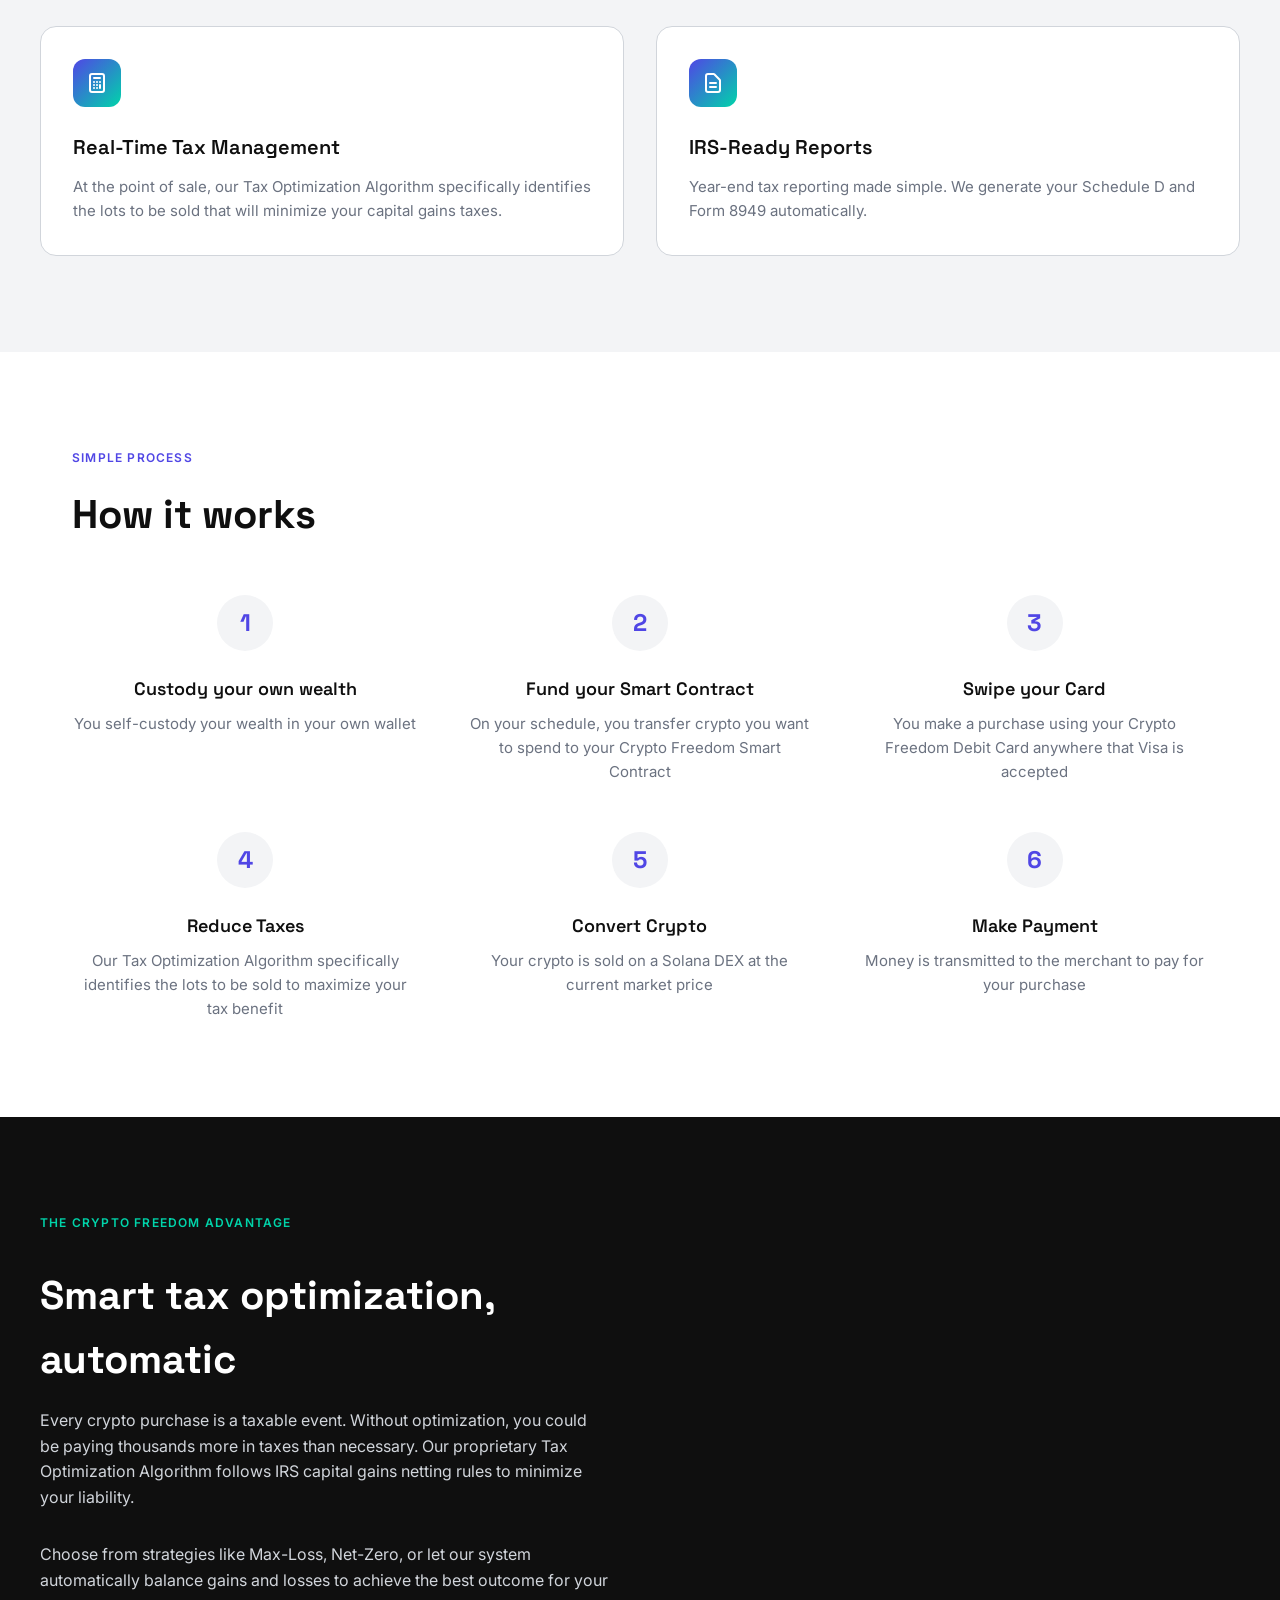
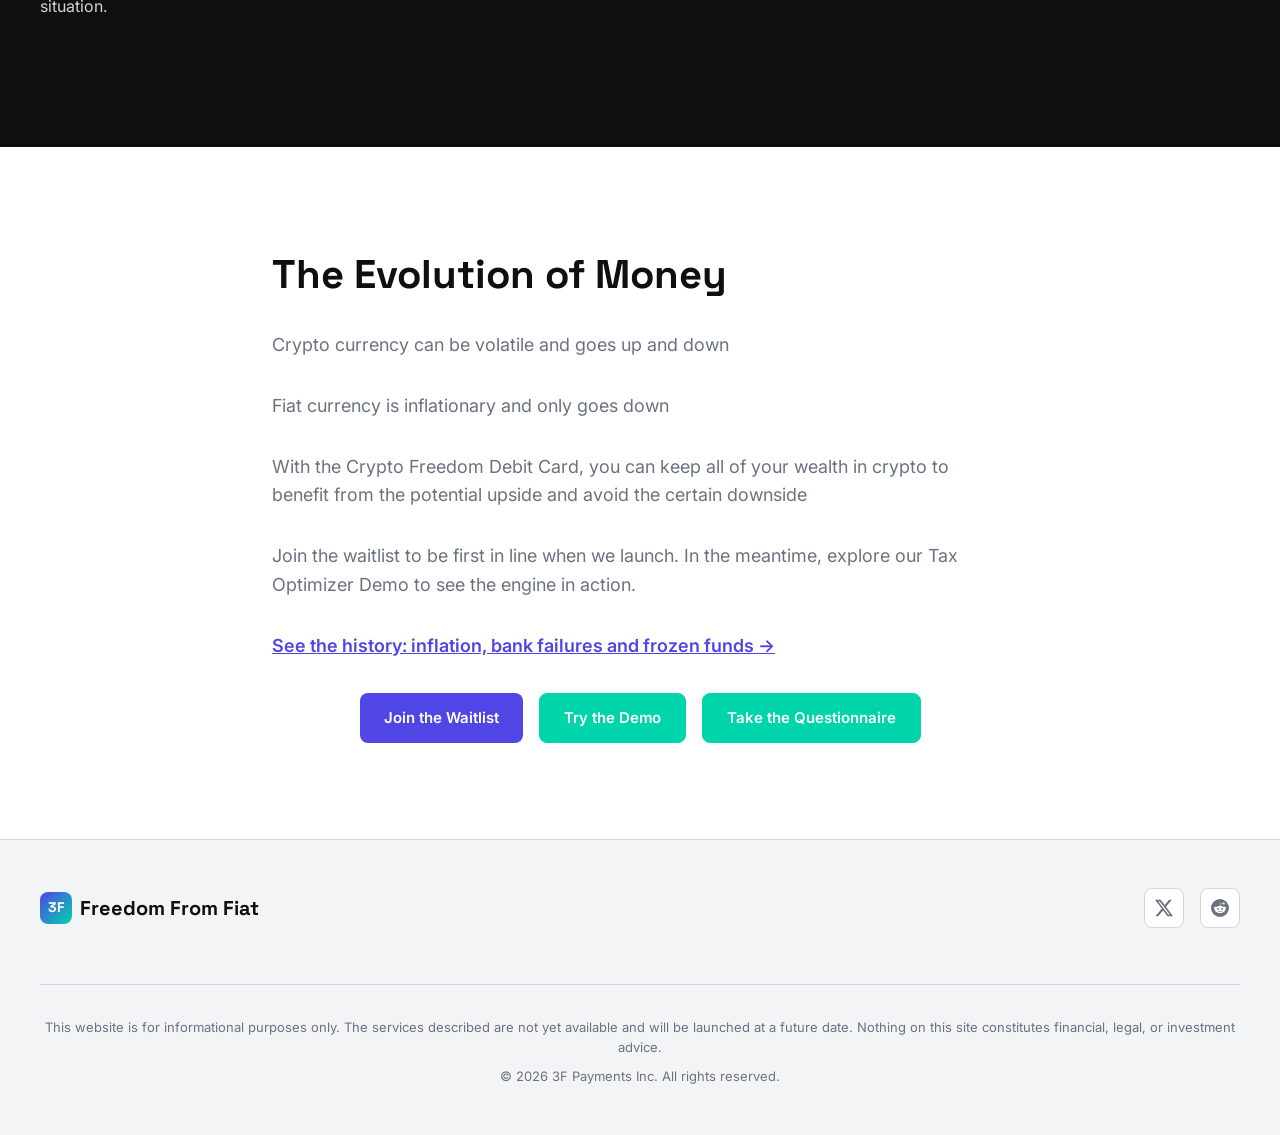
==== commit 68489612: "Add Why 3F page and link it from the home page Four topics (inflation, bank failures, frozen funds, " ====
--- a/index.html
+++ b/index.html
@@ -776,6 +776,7 @@
         <a href="#features">Features</a>
         <a href="#how-it-works">How It Works</a>
         <a href="#tax-optimization">Tax Optimization</a>
+        <a href="why.html">Why 3F</a>
         <a href="demo.html" class="btn btn-outline">Try Demo</a>
         <a href="waitlist.html" class="btn btn-primary">Join Waitlist</a>
         <a href="/login" class="btn btn-login">Login</a>
@@ -975,6 +976,7 @@
       Join the waitlist to be first in line when we launch.
       In the meantime, explore our Tax Optimizer Demo to see the engine in action.
     </p>
+    <p><a href="why.html" style="color: var(--primary); font-weight: 600;">See the history: inflation, bank failures and frozen funds &rarr;</a></p>
     <div class="cta-buttons">
       <a href="waitlist.html" class="btn btn-primary">Join the Waitlist</a>
       <a href="demo.html" class="btn btn-outline">Try the Demo</a>
